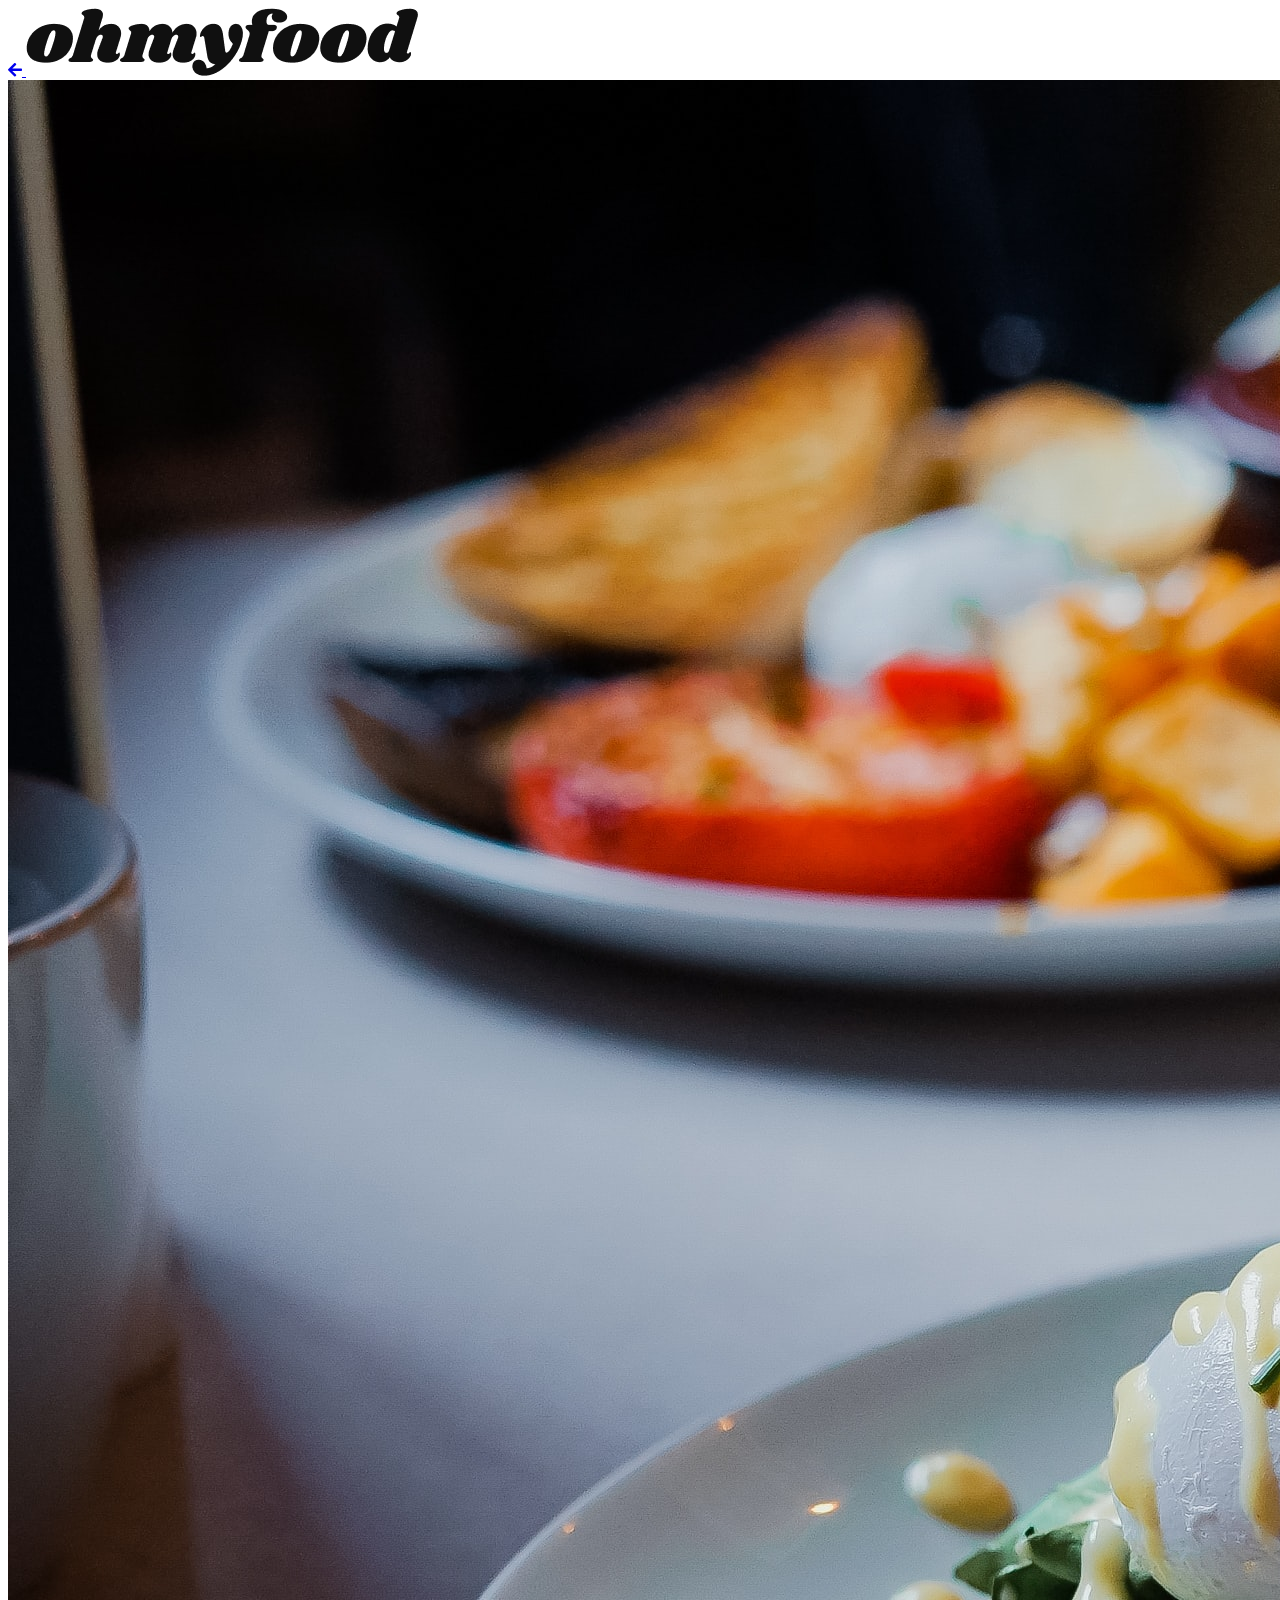
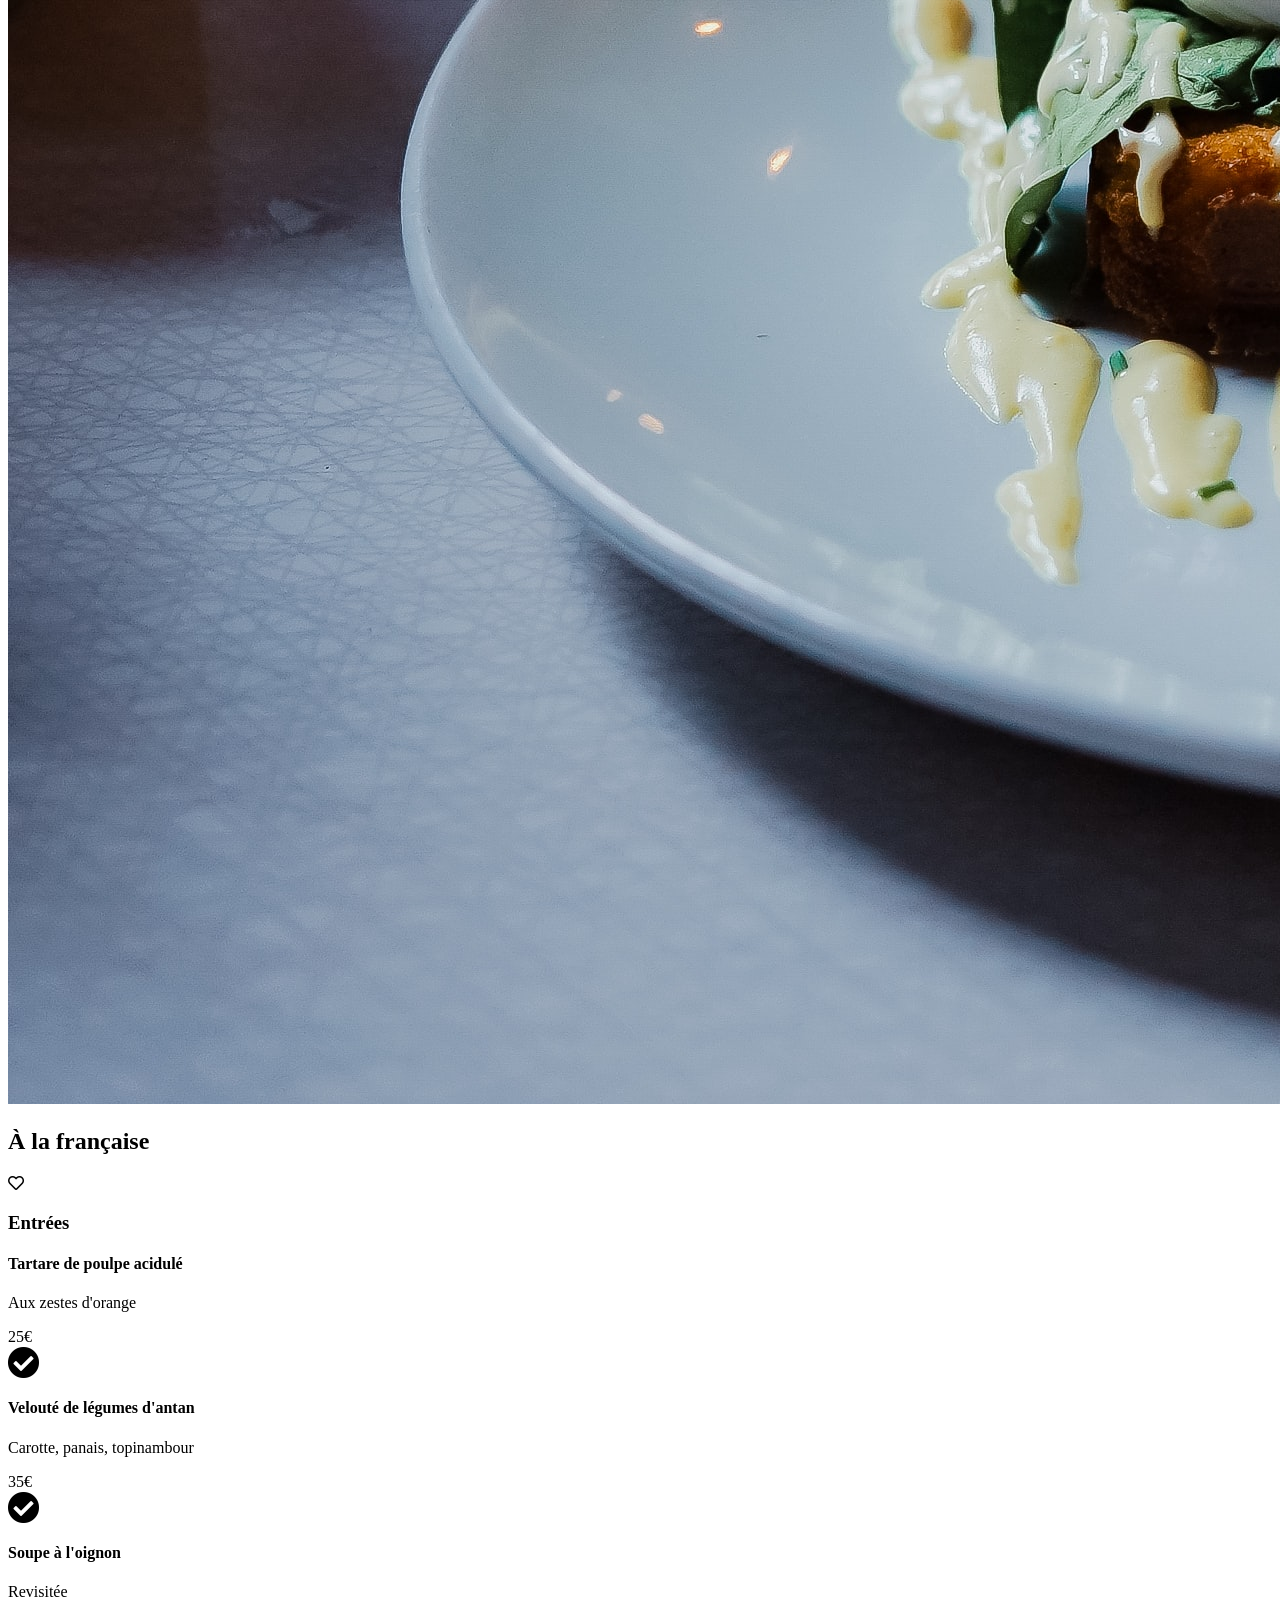
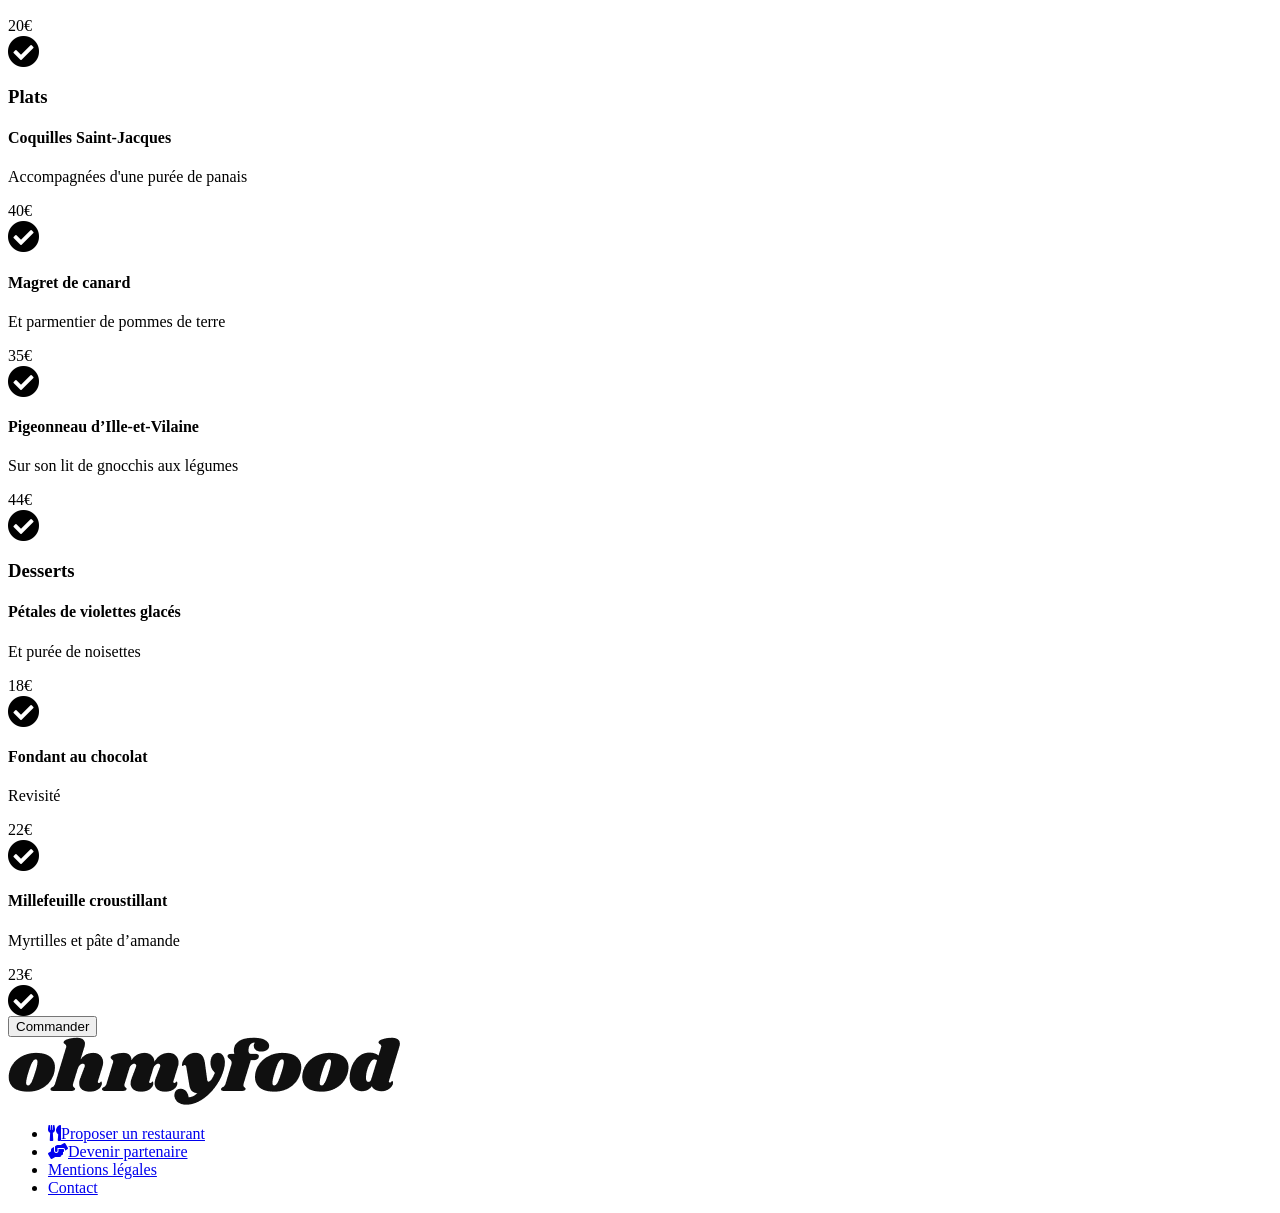
==== menu/menu_a_la_francaise.html @ ace61772 "progression du deskopt" ====
<!DOCTYPE html>
<html lang="fr">
  <head>
    <!--Information sur le site-->
    <meta charset="UTF-8" />
    <meta name="viewport" content="width=device-width, nitial-scale=1.0" />
    <link rel="stylesheet" href="/css/style.css" />
    <title>Ohmyfood</title>
    <!-- Google Fonts-->
    <link rel="preconnect" href="https://fonts.googleapis.com" />
    <link rel="preconnect" href="https://fonts.gstatic.com" crossorigin />
    <link
      href="https://fonts.googleapis.com/css2?family=Roboto:wght@300;400;500;900&display=swap"
      rel="stylesheet"
    />
    <link
      href="https://fonts.googleapis.com/css2?family=Shrikhand&display=swap"
      rel="stylesheet"
    />
    <!-- Font Awesome-->
    <link
      rel="stylesheet"
      href="https://cdnjs.cloudflare.com/ajax/libs/font-awesome/5.15.3/css/all.min.css"
      integrity="sha512-iBBXm8fW90+nuLcSKlbmrPcLa0OT92xO1BIsZ+ywDWZCvqsWgccV3gFoRBv0z+8dLJgyAHIhR35VZc2oM/gI1w=="
      crossorigin="anonymous"
    />
  </head>

  <body>
    <!--Hearder avec retour a la page index-->
    <header>
      <a href="../index.html">
        <i class="fas fa-arrow-left"></i>
      </a>
      <img class="logo" src="../images/logo/ohmyfood.png" alt="logo Ohmyfood" />
    </header>
    <!---Image Header-->
    <div class="header__img">
      <img
        src="../images/restaurants/toa-heftiba-DQKerTsQwi0-unsplash.jpg"
        alt="menu À la française"
        title="ohmyfood menu À la française"
      />
    </div>
    <!--Main menu3 menu À la française -->
    <main>
      <div class="main__menu">
        <div class="menus__title">
          <h2>À la française</h2>
          <span><i class="heart far fa-heart"></i></span>
        </div>
        <div class="full__menu">
          <!--les Entrées -->
          <div class="menu entree">
            <div class="menu__title">
              <h3>Entrées</h3>
            </div>
            <div class="meals delay1">
              <h4>Tartare de poulpe acidulé</h4>
              <div class="last__line">
                <p>Aux zestes d'orange</p>
                <span class="num">25€</span>
              </div>
              <div class="cross">
                <span><i class="fas fa-check-circle fa-2x"></i></span>
              </div>
            </div>
            <div class="meals delay2">
              <h4>Velouté de légumes d'antan</h4>
              <div class="last__line">
                <p>Carotte, panais, topinambour</p>
                <span class="num">35€</span>
              </div>
              <div class="cross">
                <span><i class="fas fa-check-circle fa-2x"></i></span>
              </div>
            </div>
            <div class="meals delay3">
              <h4>Soupe à l'oignon</h4>
              <div class="last__line">
                <p>Revisitée</p>
                <span class="num">20€</span>
              </div>
              <div class="cross">
                <span><i class="fas fa-check-circle fa-2x"></i></span>
              </div>
            </div>
          </div>

          <!-- les Plats principaux -->
          <div class="menu plats">
            <div class="menu__title">
              <h3>Plats</h3>
            </div>
            <div class="meals delay1">
              <h4>Coquilles Saint-Jacques</h4>
              <div class="last__line">
                <p>Accompagnées d'une purée de panais</p>
                <span class="num">40€</span>
              </div>
              <div class="cross">
                <span><i class="fas fa-check-circle fa-2x"></i></span>
              </div>
            </div>
            <div class="meals delay2">
              <h4>Magret de canard</h4>
              <div class="last__line">
                <p>Et parmentier de pommes de terre</p>
                <span class="num">35€</span>
              </div>
              <div class="cross">
                <span><i class="fas fa-check-circle fa-2x"></i></span>
              </div>
            </div>
            <div class="meals delay3">
              <h4>Pigeonneau d’Ille-et-Vilaine</h4>
              <div class="last__line">
                <p>Sur son lit de gnocchis aux légumes</p>
                <span class="num">44€</span>
              </div>
              <div class="cross">
                <span><i class="fas fa-check-circle fa-2x"></i></span>
              </div>
            </div>
          </div>

          <!-- les Desserts -->
          <div class="menu dessert">
            <div class="menu__title">
              <h3>Desserts</h3>
            </div>
            <div class="meals delay1">
              <h4>Pétales de violettes glacés</h4>
              <div class="last__line">
                <p>Et purée de noisettes</p>
                <span class="num">18€</span>
              </div>
              <div class="cross">
                <span><i class="fas fa-check-circle fa-2x"></i></span>
              </div>
            </div>
            <div class="meals delay2">
              <h4>Fondant au chocolat</h4>
              <div class="last__line">
                <p>Revisité</p>
                <span class="num">22€</span>
              </div>
              <div class="cross">
                <span><i class="fas fa-check-circle fa-2x"></i></span>
              </div>
            </div>
            <div class="meals delay3">
              <h4>Millefeuille croustillant</h4>
              <div class="last__line">
                <p>Myrtilles et pâte d’amande</p>
                <span class="num">23€</span>
              </div>
              <div class="cross">
                <span><i class="fas fa-check-circle fa-2x"></i></span>
              </div>
            </div>
          </div>
        </div>
      </div>
      <div>
        <span class="btn__order">
          <button>Commander</button>
        </span>
      </div>
    </main>
    <footer>
      <img
        class="logo"
        src="../images/logo/ohmyfood.png"
        alt="logo Restaurant"
      />
      <ul>
        <li>
          <a href="#"><i class="fas fa-utensils"></i>Proposer un restaurant</a>
        </li>
        <li>
          <a href="#"><i class="fas fa-hands-helping"></i>Devenir partenaire</a>
        </li>
        <li><a href="#">Mentions légales</a></li>
        <li>
          <a href="mailto:contact@ohmyfood.com?subject=&body=">Contact</a>
        </li>
      </ul>
    </footer>
  </body>
</html>
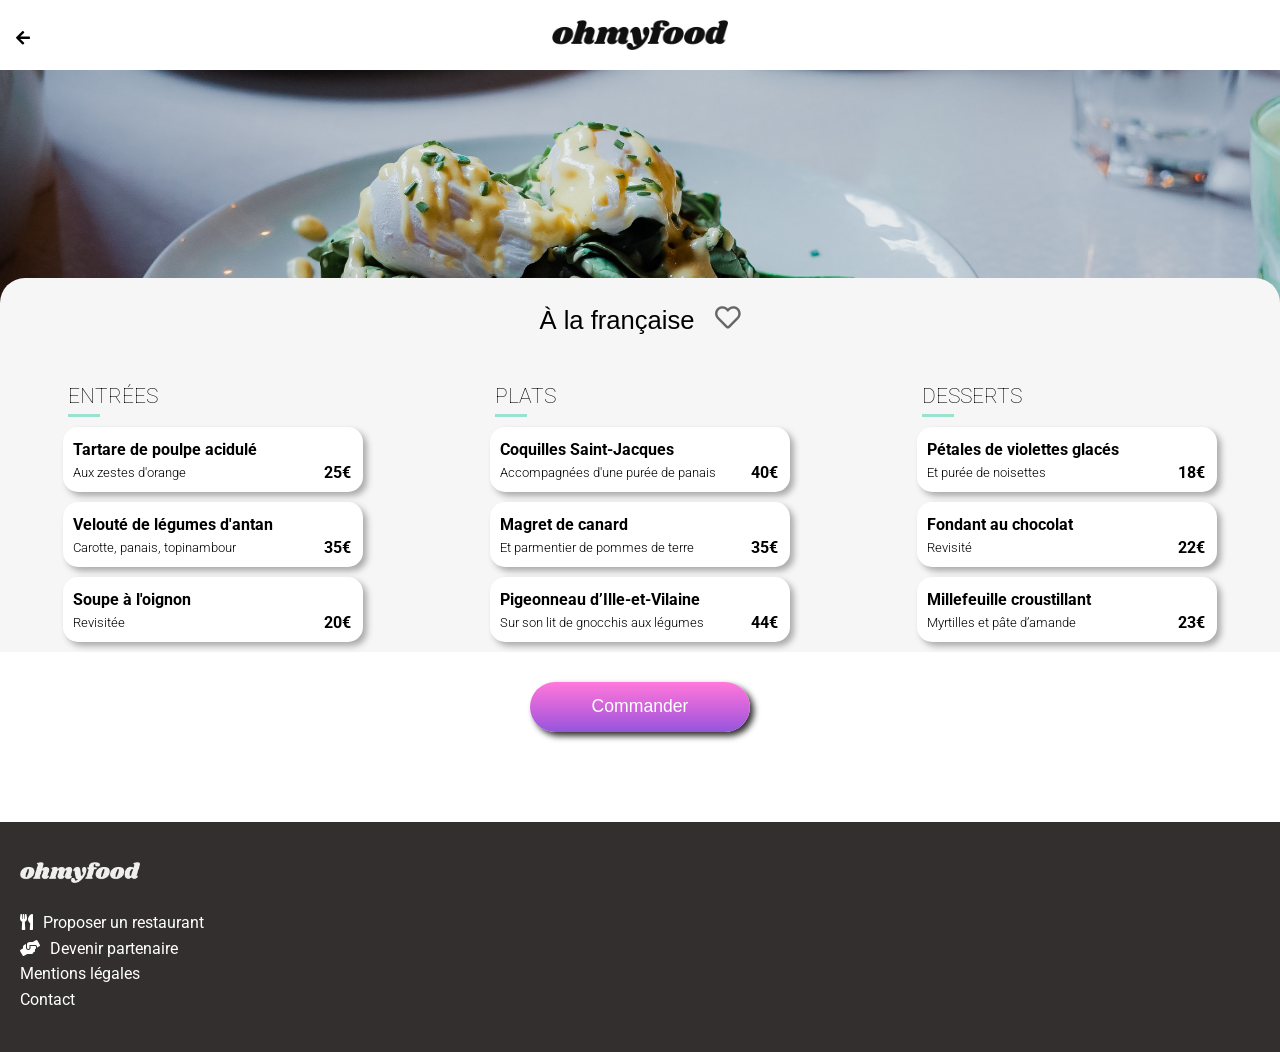
==== commit 9659129e: "- Finalisation des retouches de tout les pages - Gestion de la source d'images" ====
--- a/menu/menu_a_la_francaise.html
+++ b/menu/menu_a_la_francaise.html
@@ -4,7 +4,7 @@
     <!--Information sur le site-->
     <meta charset="UTF-8" />
     <meta name="viewport" content="width=device-width, nitial-scale=1.0" />
-    <link rel="stylesheet" href="/css/style.css" />
+    <link rel="stylesheet" href="/assets/Index.css" />
     <title>Ohmyfood</title>
     <!-- Google Fonts-->
     <link rel="preconnect" href="https://fonts.googleapis.com" />
@@ -32,12 +32,16 @@
       <a href="../index.html">
         <i class="fas fa-arrow-left"></i>
       </a>
-      <img class="logo" src="../images/logo/ohmyfood.png" alt="logo Ohmyfood" />
+      <img
+        class="logo"
+        src="/assets/images/logo/ohmyfood.png"
+        alt="logo Ohmyfood"
+      />
     </header>
     <!---Image Header-->
     <div class="header__img">
       <img
-        src="../images/restaurants/toa-heftiba-DQKerTsQwi0-unsplash.jpg"
+        src="/assets/images/restaurants/toa-heftiba-DQKerTsQwi0-unsplash.jpg"
         alt="menu À la française"
         title="ohmyfood menu À la française"
       />
@@ -171,7 +175,7 @@
     <footer>
       <img
         class="logo"
-        src="../images/logo/ohmyfood.png"
+        src="/assets/images/logo/ohmyfood.png"
         alt="logo Restaurant"
       />
       <ul>
--- a/assets/Index.css
+++ b/assets/Index.css
@@ -0,0 +1,637 @@
+@keyframes fadein {
+  from {
+    opacity: 0;
+  }
+  to {
+    opacity: 1;
+  }
+}
+@keyframes fadeInUp {
+  0% {
+    opacity: 0;
+    transform: translateY(40px);
+  }
+  100% {
+    opacity: 1;
+    transform: translateY(0);
+  }
+}
+/* Coloration coeur */
+@keyframes heart {
+  0% {
+    opacity: 0;
+  }
+  50% {
+    opacity: 0.5;
+  }
+  100% {
+    opacity: 1;
+  }
+}
+/* Box sizing*/
+* {
+  box-sizing: border-box;
+  margin: 0;
+  padding: 0;
+}
+
+/* List*/
+ul {
+  list-style: none;
+}
+
+/*Media*/
+img {
+  max-width: 100%;
+  padding: 0;
+}
+
+a {
+  text-decoration: none;
+  color: black;
+  cursor: pointer;
+}
+
+/*Polices et size*/
+body,
+html {
+  font-family: "Roboto", sans-serif;
+  font-size: 1rem;
+  line-height: 1.6rem;
+  font-weight: 400;
+}
+
+h1 {
+  font-weight: 900;
+  font-size: 1.6rem;
+  padding: 20px 40px;
+}
+
+h2 {
+  font-weight: 500;
+  font-size: 1.6rem;
+  padding: 20px 20px;
+}
+
+figcaption,
+p {
+  font-family: "Roboto";
+  font-size: 1.2em;
+  font-weight: 300;
+}
+
+h3 {
+  font-family: "Roboto";
+  font-size: 1.3rem;
+  font-weight: 700;
+}
+
+p {
+  font-size: 1.2rem;
+}
+
+.num {
+  font-weight: bold;
+}
+
+/*Code couleur*/
+/* font */
+/* Margin */
+/* MediaQuery*/
+
+header {
+  width: 100%;
+  margin-top: 20px;
+  margin-bottom: 20px;
+  display: flex;
+  justify-content: center;
+  align-items: center;
+}
+header .logo {
+  height: 1.9rem;
+}
+
+.maps {
+  background: #eaeaea;
+  display: flex;
+  justify-content: center;
+  flex: 1;
+  align-items: center;
+}
+.maps__icon {
+  width: 15px;
+}
+.maps__search input {
+  width: 150px;
+  border: none;
+  outline: none;
+  background-color: #eaeaea;
+  font-size: 1rem;
+  padding: 15px 0px 15px 0px;
+  text-align: center;
+  font-weight: bold;
+}
+
+#accueil {
+  background: #f6f6f6;
+  width: 100%;
+}
+
+.slogan {
+  text-align: center;
+}
+.slogan p {
+  font-size: 1.1em;
+}
+.slogan__btn {
+  background: linear-gradient(
+    to bottom,
+    #ff79da,
+    #e86edb,
+    #cf64dc,
+    #b35cdc,
+    #9356dc
+  );
+  border: 1px solid transparent;
+  border-radius: 30px;
+  color: white;
+  width: 220px;
+  height: 50px;
+  font-size: 1.1rem;
+  border: none;
+  cursor: pointer;
+  font-weight: 500;
+  box-shadow: 0px 4px 10px 0px #00000040;
+  margin: 20px 0 50px;
+}
+.slogan button:hover {
+  background-color: #ae80e5;
+  background-blend-mode: lighten;
+  box-shadow: 4px 4px 10px 4px #00000040;
+}
+
+.action h2 {
+  padding: 40px 0 10px 20px;
+}
+@media screen and (min-width: 768px) {
+  .action h2 {
+    text-align: center;
+  }
+}
+.action ul {
+  margin: 20px auto;
+}
+@media screen and (min-width: 1400px) {
+  .action ul {
+    justify-content: space-between;
+    max-width: 1400px;
+  }
+}
+.action p {
+  font-weight: bold;
+  font-size: 1.1rem;
+}
+.action__item li:hover {
+  cursor: pointer;
+}
+.action__item li:hover .action__icon {
+  color: #9356dc;
+}
+.action__item li {
+  width: 90%;
+  height: 80px;
+  display: flex;
+  justify-content: flex-start;
+  flex: 1;
+  flex-direction: row;
+  align-items: center;
+  margin: 25px;
+  border-radius: 20px;
+  background: #f6f6f6;
+}
+.action__icon {
+  margin-left: 10px;
+  margin-right: 20px;
+  color: #8f8d8d;
+  font-size: 1.1em;
+}
+.action__number {
+  display: flex;
+  justify-content: center;
+  align-items: center;
+  background: #9356dc;
+  color: #fff;
+  border-radius: 50%;
+  border: 2px solid #9356dc;
+  width: 28px;
+  height: 28px;
+  position: relative;
+  right: 10px;
+}
+@media screen and (min-width: 768px) {
+  .action__item {
+    display: flex;
+    align-items: center;
+  }
+}
+
+.menus_restaurant {
+  background: #f2f2f2;
+  display: flex;
+  flex: 1;
+  flex-direction: column;
+  padding-bottom: 30px;
+}
+.menus_restaurant h2 {
+  padding-top: 45px;
+}
+.menus_restaurant p {
+  font-size: 1.1rem;
+}
+@media screen and (min-width: 768px) {
+  .menus_restaurant {
+    align-items: center;
+  }
+}
+
+@media screen and (min-width: 768px) {
+  .menus__cartes {
+    display: flex;
+    flex-wrap: wrap;
+    justify-content: space-around;
+  }
+}
+@media screen and (min-width: 1900px) {
+  .menus__cartes {
+    flex-wrap: wrap;
+    max-width: 1400px;
+  }
+}
+
+.card {
+  border-radius: 20px;
+  box-shadow: 4px 4px 6px #aaa;
+  margin: 10px;
+  position: relative;
+  background: #fff;
+}
+@media screen and (min-width: 768px) {
+  .card {
+    width: 75vw;
+  }
+}
+@media screen and (min-width: 1024px) {
+  .card {
+    max-width: 45vw;
+    padding: 0;
+    margin: 10px;
+  }
+}
+@media screen and (min-width: 1400px) {
+  .card {
+    max-width: 640px;
+  }
+}
+.card img {
+  object-fit: cover;
+  border-top-left-radius: 20px;
+  border-top-right-radius: 20px;
+  width: 100%;
+  height: 100%;
+  max-height: 180px;
+}
+.card .new {
+  color: #008766;
+  background: #99e2d0;
+  border: 5px solid #99e2d0;
+  border-radius: 2px;
+  position: absolute;
+  right: 5%;
+  top: 5%;
+  font-weight: bold;
+  font-size: 14px;
+  width: 25%;
+  text-align: center;
+  animation: clignote 2s linear infinite;
+}
+
+.carte {
+  display: flex;
+  justify-content: space-between;
+  flex: 1;
+  align-items: center;
+}
+.carte .heart {
+  color: #686565;
+  font-size: 1.6rem;
+}
+.carte .heart:hover {
+  cursor: pointer;
+  animation: heart 3s infinite;
+  background: linear-gradient(
+    to bottom,
+    #ff79da,
+    #e86edb,
+    #cf64dc,
+    #b35cdc,
+    #9356dc
+  );
+  background-clip: text;
+  -webkit-background-clip: text;
+  -webkit-text-fill-color: transparent;
+  font-weight: bold;
+}
+
+.card figure {
+  width: 100%;
+  margin: 0px;
+}
+.card figure:hover {
+  background-blend-mode: lighten;
+  box-shadow: 2px 6px 20px #999999;
+  border-radius: 20px;
+}
+
+.card figcaption {
+  padding: 10px 15px 15px 15px;
+}
+
+footer {
+  background-color: #332f2f;
+  margin-top: 45px;
+  padding-left: 20px;
+  padding-top: 40px;
+  padding-bottom: 20px;
+  margin-top: 60px;
+}
+footer img {
+  height: 1.3rem;
+  filter: invert(100%);
+}
+footer ul {
+  margin: 20px auto;
+}
+footer li {
+  list-style-type: none;
+}
+footer a {
+  color: white;
+  text-decoration: none;
+}
+footer i {
+  margin-right: 10px;
+}
+
+/*Header logo idem home +fleche retour Menu*/
+header i {
+  position: absolute;
+  left: 1rem;
+  margin-top: -5px;
+}
+
+/*Main Menu*/
+.header__img img {
+  object-fit: cover;
+  width: 100%;
+  height: 250px;
+}
+
+/* Titre Menu*/
+.menus__title {
+  font-family: Shrikhand, sans-serif;
+  font-size: 0.8rem;
+  text-align: left;
+  display: flex;
+  justify-content: space-between;
+  flex: 1;
+  align-items: center;
+  padding: 10px 20px 10px 0;
+}
+@media screen and (min-width: 1024px) {
+  .menus__title {
+    justify-content: center;
+  }
+}
+.menus__title .heart {
+  color: #686565;
+  font-size: 1.6rem;
+}
+.menus__title .heart:hover {
+  cursor: pointer;
+  animation: heart 3s infinite;
+  background: linear-gradient(
+    to bottom,
+    #ff79da,
+    #e86edb,
+    #cf64dc,
+    #b35cdc,
+    #9356dc
+  );
+  background-clip: text;
+  -webkit-background-clip: text;
+  -webkit-text-fill-color: transparent;
+  font-weight: bold;
+}
+
+/* Carte menu*/
+.main__menu {
+  background-color: #f6f6f6;
+  border-top-left-radius: 25px;
+  border-top-right-radius: 25px;
+  width: 100%;
+  position: relative;
+  margin-top: -50px;
+}
+
+@media screen and (min-width: 1024px) {
+  .full__menu {
+    display: flex;
+    justify-content: space-around;
+    align-items: center;
+  }
+}
+
+.menu__title {
+  margin-top: 20px;
+}
+.menu__title ::after {
+  content: "";
+  display: block;
+  margin-top: 5px;
+  width: 2rem;
+  height: 0.2rem;
+  background-color: #99e2d0;
+  animation: progress 2s;
+  animation-fill-mode: both;
+}
+
+.meals {
+  background-color: #fff;
+  border-radius: 15px;
+  margin: 10px;
+  padding: 10px;
+  box-shadow: 4px 4px 6px #aaa;
+  position: relative;
+  cursor: pointer;
+  white-space: nowrap;
+  text-overflow: ellipsis;
+  overflow: hidden;
+  transition: padding-right 450ms ease-in-out;
+}
+.meals h4 {
+  font-family: "Roboto";
+  font-size: 1rem;
+  overflow: hidden;
+  text-overflow: ellipsis;
+}
+.meals p {
+  font-size: 0.8rem;
+}
+.meals:hover {
+  padding-right: 75px;
+  box-shadow: 5px 5px 5px #000;
+}
+.meals:hover .cross {
+  opacity: 1;
+  transform: translate(-50px);
+}
+.meals:hover .fa-check-circle {
+  animation: rotate 2s;
+}
+@media screen and (min-width: 1024px) {
+  .meals {
+    width: 300px;
+  }
+}
+
+.delay1 {
+  animation: fadeInUp 1s ease-in-out;
+}
+
+.delay2 {
+  animation: fadeInUp 2s ease-in-out;
+}
+
+.delay3 {
+  animation: fadeInUp 3s ease-in-out;
+}
+
+.delay4 {
+  animation: fadeInUp 4s ease-in-out;
+}
+
+.full__menu h3 {
+  text-transform: uppercase;
+  font-weight: lighter;
+  padding-left: 15px;
+  margin-top: 10px;
+}
+
+.cross {
+  display: flex;
+  justify-content: center;
+  flex: 1;
+  align-items: center;
+  background-color: #99e2d0;
+  width: 50px;
+  height: 69px;
+  border-top-right-radius: 15px;
+  border-bottom-right-radius: 15px;
+  position: absolute;
+  padding: 20px;
+  right: -50px;
+  top: 0;
+  opacity: 0;
+  transition: transform 330ms ease-in-out;
+}
+.cross .fa-check-circle {
+  color: #fff;
+  transition: transform 500ms ease-in-out;
+}
+
+.last__line {
+  display: flex;
+  justify-content: space-between;
+  align-items: center;
+  line-height: 1.2em;
+}
+
+.last__line p {
+  margin: 0;
+  white-space: nowrap;
+  text-overflow: ellipsis;
+  overflow: hidden;
+}
+@media screen and (min-width: 1400px) {
+  .last__line p {
+    padding-right: 20px;
+  }
+}
+
+.last__line span {
+  margin-right: 2px;
+}
+
+.btn__order button {
+  background: linear-gradient(
+    to bottom,
+    #ff79da,
+    #e86edb,
+    #cf64dc,
+    #b35cdc,
+    #9356dc
+  );
+  border: 1px solid transparent;
+  border-radius: 30px;
+  color: white;
+  width: 220px;
+  height: 50px;
+  font-size: 1.1rem;
+  border: none;
+  cursor: pointer;
+  font-weight: 500;
+  box-shadow: 4px 4px 6px #332f2f;
+  text-align: center;
+  margin: 30px 0;
+}
+@media screen and (min-width: 1400px) {
+  .btn__order button {
+    max-width: 200px;
+  }
+}
+.btn__order button:hover {
+  background-color: #ae80e5;
+  background-blend-mode: lighten;
+  box-shadow: 11px 9px 11px #000;
+}
+
+.btn__order {
+  display: flex;
+  justify-content: center;
+}
+
+footer {
+  background-color: #332f2f;
+  margin-top: 45px;
+  padding-left: 20px;
+  padding-top: 40px;
+  padding-bottom: 20px;
+  margin-top: 60px;
+}
+footer img {
+  height: 1.3rem;
+  filter: invert(100%);
+}
+footer ul {
+  margin: 20px auto;
+}
+footer li {
+  list-style-type: none;
+}
+footer a {
+  color: white;
+  text-decoration: none;
+}
+footer i {
+  margin-right: 10px;
+}
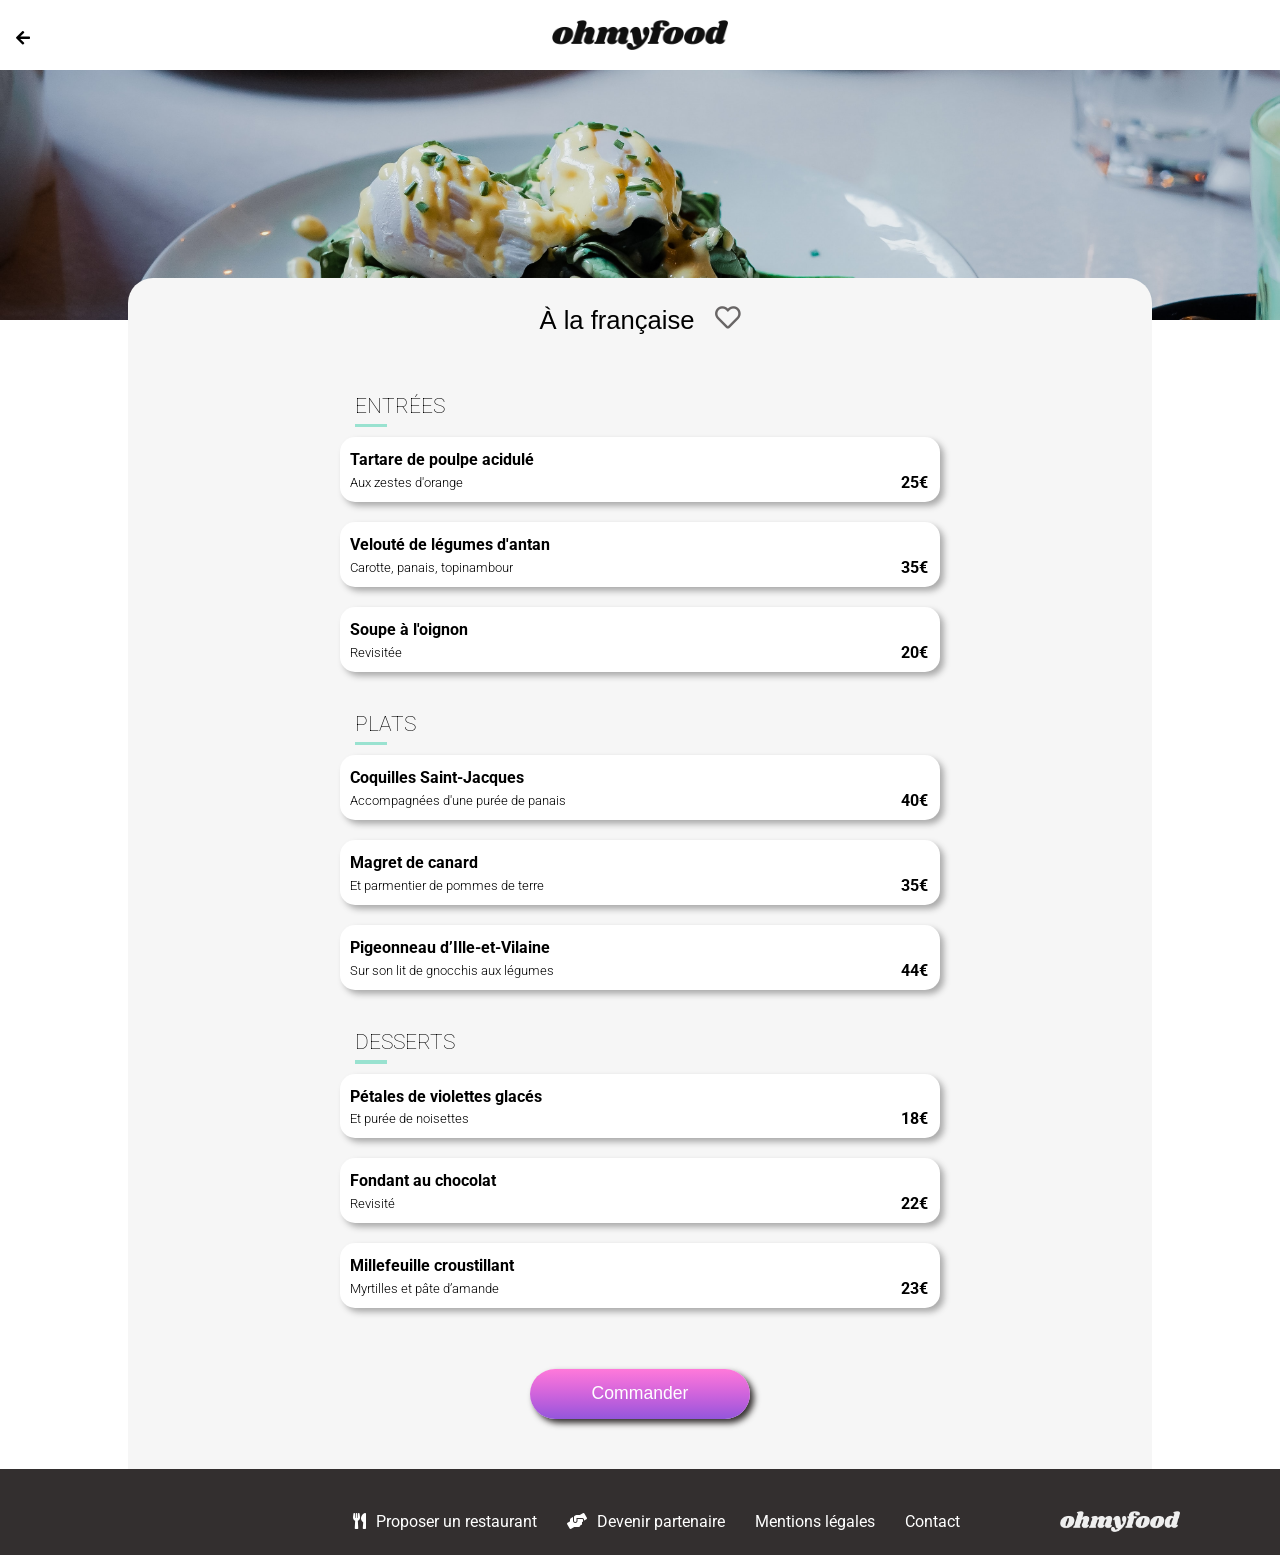
==== commit 35106f73: "Finalisation des derniers retouche du Responsive" ====
--- a/menu/menu_a_la_francaise.html
+++ b/menu/menu_a_la_francaise.html
@@ -55,7 +55,7 @@
         </div>
         <div class="full__menu">
           <!--les Entrées -->
-          <div class="menu entree">
+          <div class="menuentree">
             <div class="menu__title">
               <h3>Entrées</h3>
             </div>
@@ -92,7 +92,7 @@
           </div>
 
           <!-- les Plats principaux -->
-          <div class="menu plats">
+          <div class="menuplats">
             <div class="menu__title">
               <h3>Plats</h3>
             </div>
@@ -129,7 +129,7 @@
           </div>
 
           <!-- les Desserts -->
-          <div class="menu dessert">
+          <div class="menudessert">
             <div class="menu__title">
               <h3>Desserts</h3>
             </div>
@@ -166,7 +166,7 @@
           </div>
         </div>
       </div>
-      <div>
+      <div class="command">
         <span class="btn__order">
           <button>Commander</button>
         </span>
--- a/assets/Index.css
+++ b/assets/Index.css
@@ -9,7 +9,7 @@
 @keyframes fadeInUp {
   0% {
     opacity: 0;
-    transform: translateY(40px);
+    transform: translateY(-40px);
   }
   100% {
     opacity: 1;
@@ -20,9 +20,6 @@
 @keyframes heart {
   0% {
     opacity: 0;
-  }
-  50% {
-    opacity: 0.5;
   }
   100% {
     opacity: 1;
@@ -170,6 +167,10 @@
   box-shadow: 4px 4px 10px 4px #00000040;
 }
 
+#action {
+  width: 100%;
+}
+
 .action h2 {
   padding: 40px 0 10px 20px;
 }
@@ -264,7 +265,6 @@
 @media screen and (min-width: 1900px) {
   .menus__cartes {
     flex-wrap: wrap;
-    max-width: 1400px;
   }
 }
 
@@ -356,20 +356,10 @@
   padding: 10px 15px 15px 15px;
 }
 
-footer {
-  background-color: #332f2f;
-  margin-top: 45px;
-  padding-left: 20px;
-  padding-top: 40px;
-  padding-bottom: 20px;
-  margin-top: 60px;
-}
 footer img {
   height: 1.3rem;
   filter: invert(100%);
-}
-footer ul {
-  margin: 20px auto;
+  margin-bottom: 20px;
 }
 footer li {
   list-style-type: none;
@@ -448,6 +438,78 @@
     display: flex;
     justify-content: space-around;
     align-items: center;
+    flex-direction: column;
+  }
+  .main__menu {
+    width: 80%;
+    display: flex;
+    flex-direction: column;
+    align-items: center;
+  }
+  .menuentree {
+    width: 600px;
+    display: flex;
+    flex-direction: column;
+    align-items: center;
+  }
+  .menuplats {
+    width: 600px;
+    display: flex;
+    flex-direction: column;
+    align-items: center;
+  }
+  .menudessert {
+    width: 600px;
+    display: flex;
+    flex-direction: column;
+    align-items: center;
+  }
+  .delay1 {
+    width: 100%;
+  }
+
+  .delay2 {
+    width: 100%;
+  }
+
+  .delay3 {
+    width: 100%;
+  }
+
+  .delay4 {
+    width: 100%;
+  }
+
+  .menu__title {
+    width: 100%;
+    display: flex;
+    justify-content: flex-start;
+  }
+  footer {
+    display: flex;
+    align-items: center;
+    flex-direction: row-reverse;
+  }
+
+  footer ul {
+    display: flex;
+    justify-content: flex-end;
+    gap: 30px;
+  }
+  footer img {
+    margin-bottom: 0px;
+    margin-left: 100px;
+    margin-right: 100px;
+  }
+
+  main {
+    width: 100%;
+    display: flex;
+    flex-direction: column;
+    align-items: center;
+  }
+  .command {
+    width: 80%;
   }
 }
 
@@ -500,7 +562,7 @@
 }
 @media screen and (min-width: 1024px) {
   .meals {
-    width: 300px;
+    max-width: 600px;
   }
 }
 
@@ -592,7 +654,7 @@
   font-weight: 500;
   box-shadow: 4px 4px 6px #332f2f;
   text-align: center;
-  margin: 30px 0;
+  margin: 50px 0;
 }
 @media screen and (min-width: 1400px) {
   .btn__order button {
@@ -608,23 +670,24 @@
 .btn__order {
   display: flex;
   justify-content: center;
-}
-
+  background-color: #f6f6f6;
+}
+
+.menudessert {
+  background-color: #f6f6f6;
+  padding-bottom: 1px;
+}
 footer {
   background-color: #332f2f;
-  margin-top: 45px;
   padding-left: 20px;
   padding-top: 40px;
   padding-bottom: 20px;
-  margin-top: 60px;
+  width: 100%;
 }
 footer img {
   height: 1.3rem;
   filter: invert(100%);
 }
-footer ul {
-  margin: 20px auto;
-}
 footer li {
   list-style-type: none;
 }
@@ -635,3 +698,59 @@
 footer i {
   margin-right: 10px;
 }
+
+.chargement-content {
+  position: fixed;
+  top: 0;
+  left: 0;
+  width: 100%;
+  height: 100%;
+  display: flex;
+  justify-content: center;
+  align-items: center;
+  background-color: #ffffff;
+  z-index: 100;
+  animation: fadeOut 4s forwards;
+}
+
+.chargement {
+  width: 50px;
+  height: 50px;
+  border: 5px solid #ccc;
+  border-top: 5px solid #3498db;
+  border-radius: 50%;
+  animation: spin 1s linear infinite;
+}
+
+.content {
+  opacity: 0;
+  animation: fadeIn 0.5s 3s forwards;
+}
+
+@keyframes spin {
+  0% {
+    transform: rotate(0deg);
+  }
+  100% {
+    transform: rotate(360deg);
+  }
+}
+
+@keyframes fadeOut {
+  0% {
+    opacity: 1;
+  }
+  100% {
+    opacity: 0;
+    visibility: hidden;
+  }
+}
+
+@keyframes fadeIn {
+  0% {
+    opacity: 0;
+  }
+  100% {
+    opacity: 1;
+  }
+}
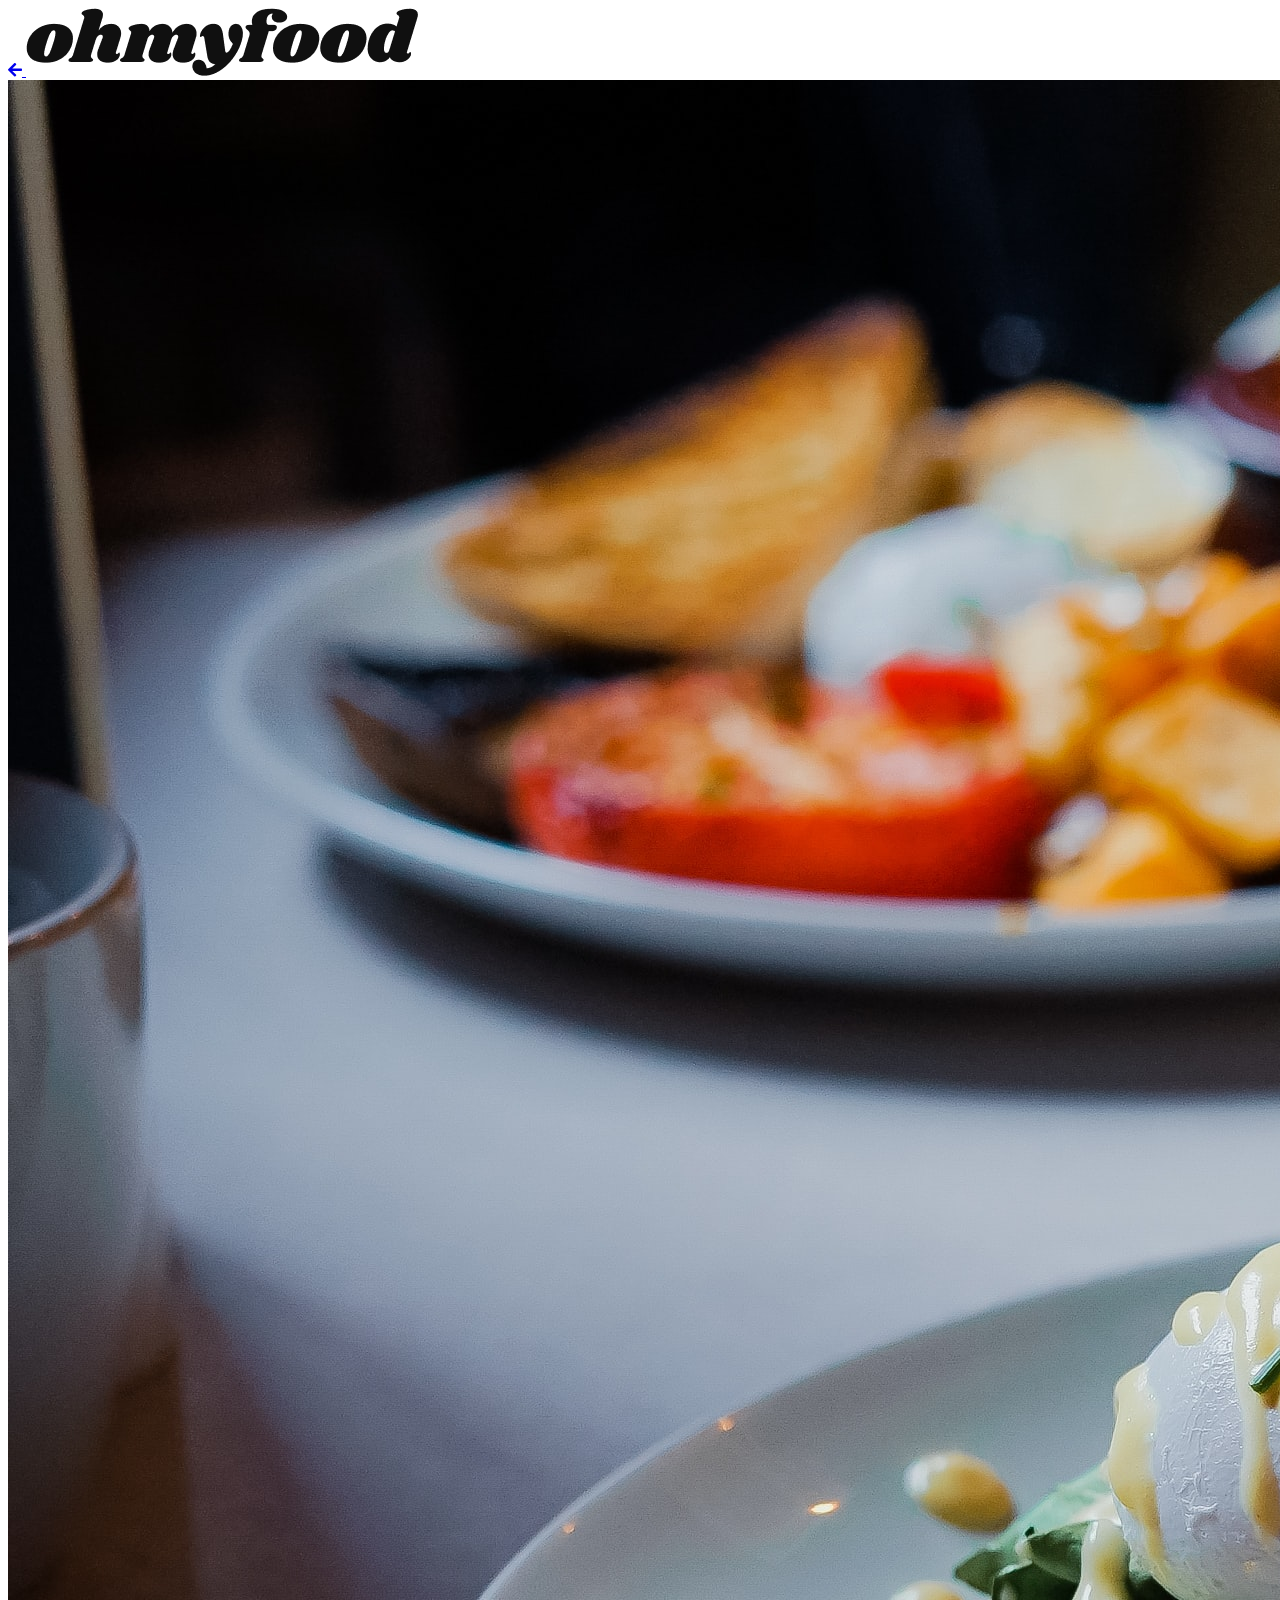
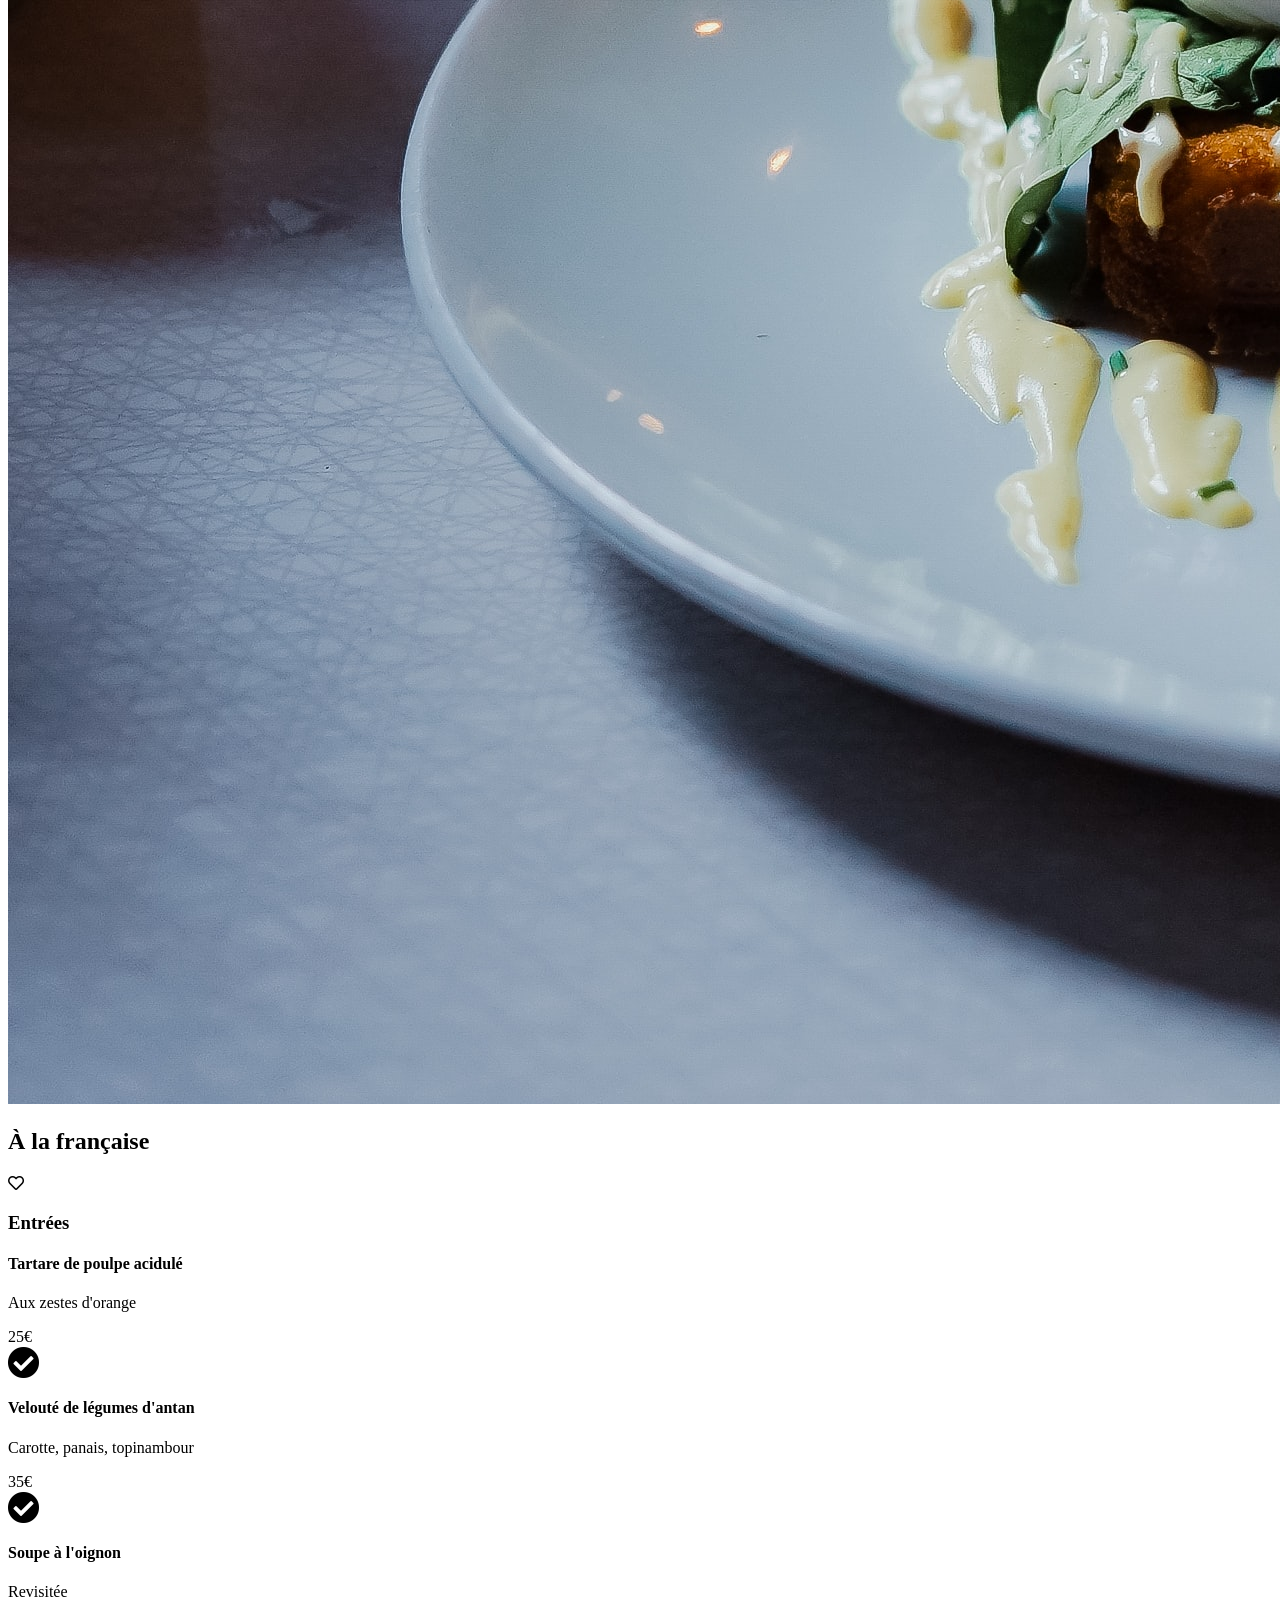
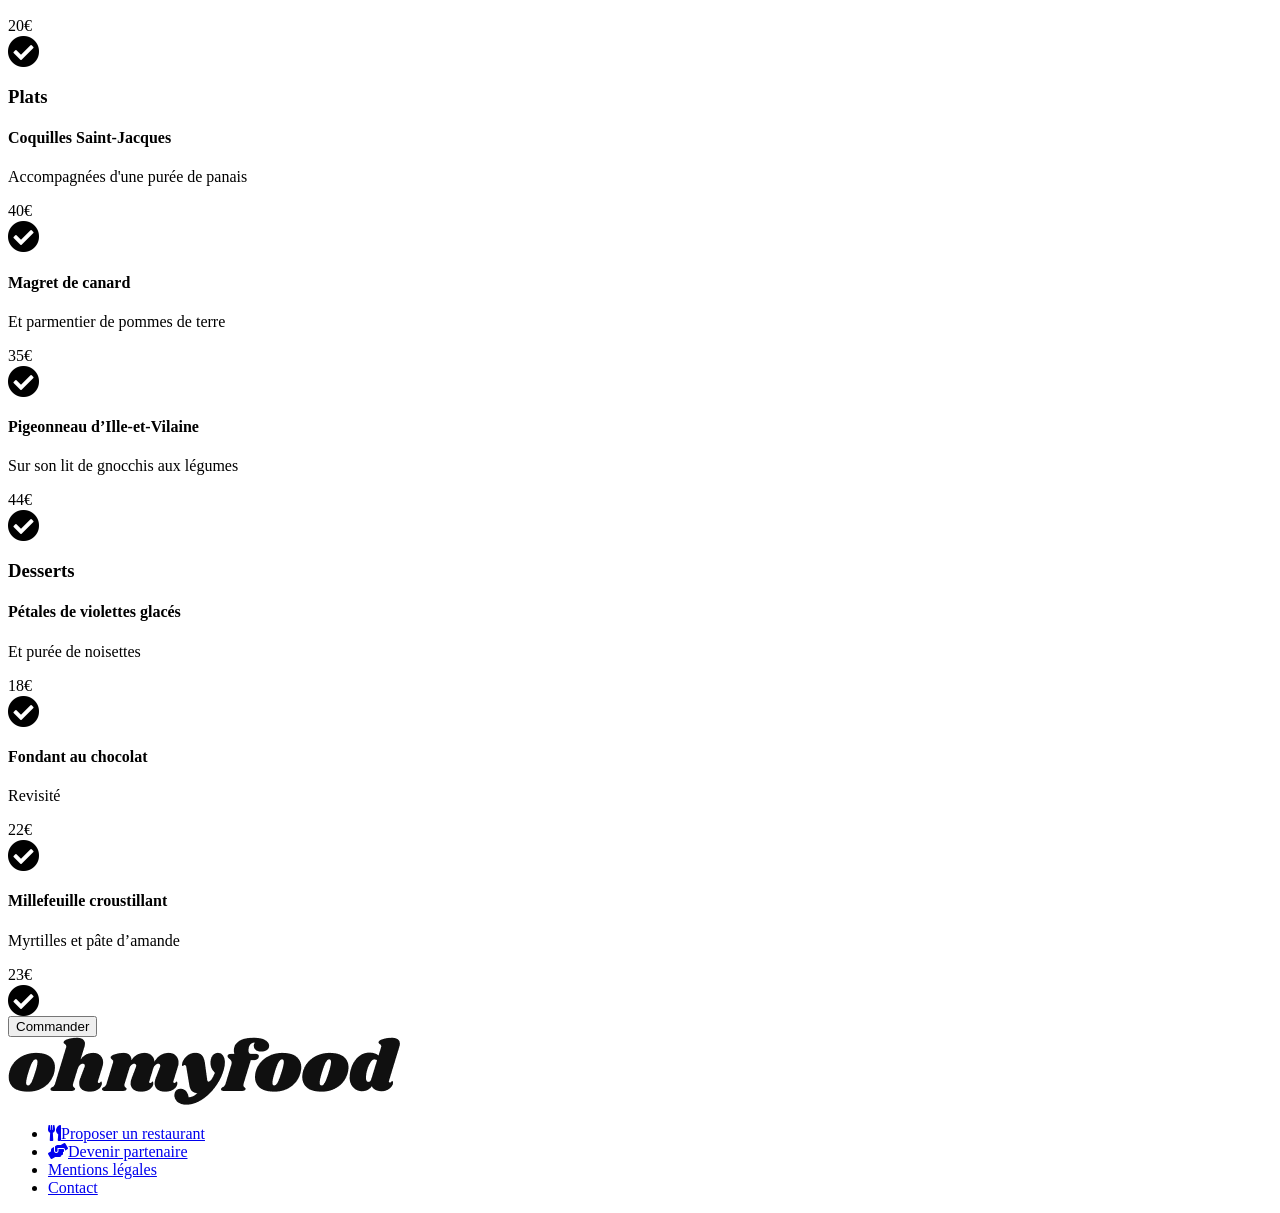
==== commit 7f3b63ec: "Test n°2" ====
--- a/menu/menu_a_la_francaise.html
+++ b/menu/menu_a_la_francaise.html
@@ -4,7 +4,7 @@
     <!--Information sur le site-->
     <meta charset="UTF-8" />
     <meta name="viewport" content="width=device-width, nitial-scale=1.0" />
-    <link rel="stylesheet" href="/assets/Index.css" />
+    <link rel="stylesheet" href="assets/Index.css" />
     <title>Ohmyfood</title>
     <!-- Google Fonts-->
     <link rel="preconnect" href="https://fonts.googleapis.com" />
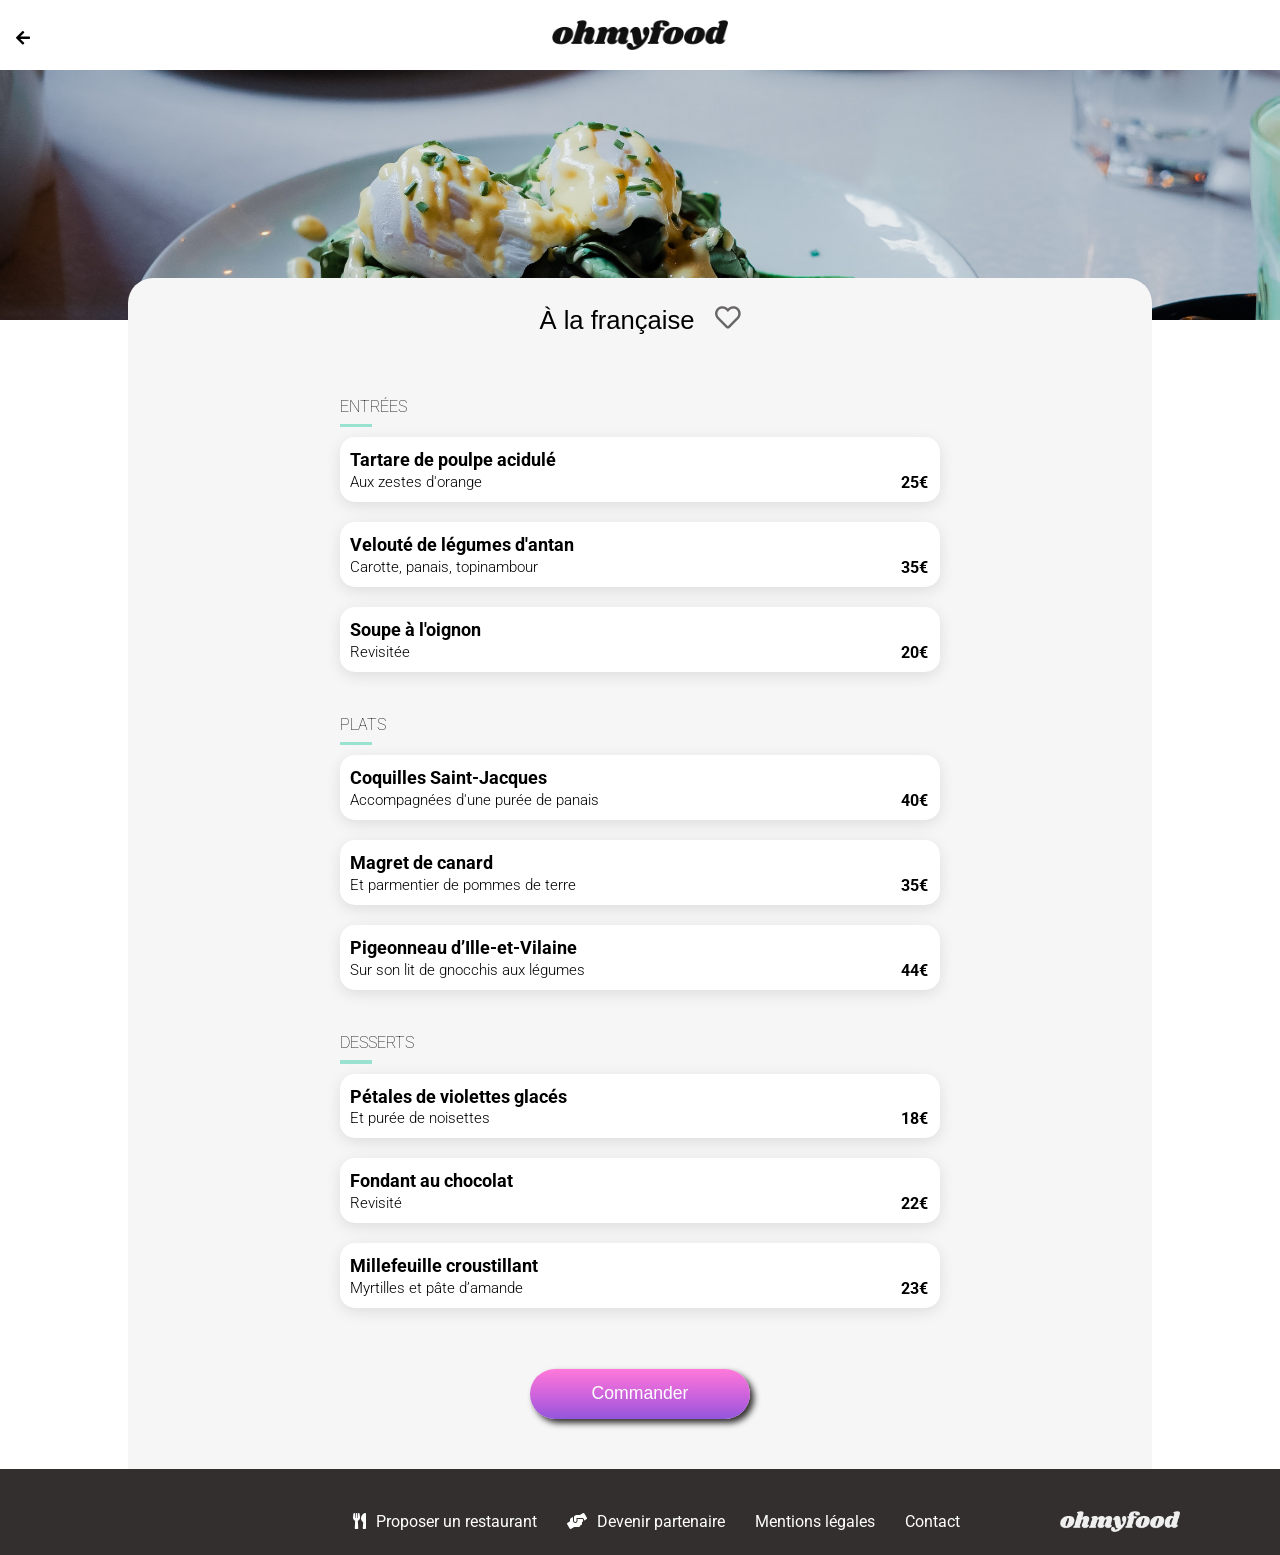
==== commit 141bc045: "Test n°3" ====
--- a/menu/menu_a_la_francaise.html
+++ b/menu/menu_a_la_francaise.html
@@ -4,7 +4,7 @@
     <!--Information sur le site-->
     <meta charset="UTF-8" />
     <meta name="viewport" content="width=device-width, nitial-scale=1.0" />
-    <link rel="stylesheet" href="assets/Index.css" />
+    <link rel="stylesheet" href="../assets/Index.css" />
     <title>Ohmyfood</title>
     <!-- Google Fonts-->
     <link rel="preconnect" href="https://fonts.googleapis.com" />
--- a/assets/Index.css
+++ b/assets/Index.css
@@ -0,0 +1,778 @@
+@keyframes fadein {
+  from {
+    opacity: 0;
+  }
+  to {
+    opacity: 1;
+  }
+}
+@keyframes fadeInUp {
+  0% {
+    opacity: 0;
+    transform: translateY(-40px);
+  }
+  100% {
+    opacity: 1;
+    transform: translateY(0);
+  }
+}
+/* Coloration coeur */
+@keyframes heart {
+  0% {
+    opacity: 0;
+  }
+  100% {
+    opacity: 1;
+  }
+}
+/* Box sizing*/
+* {
+  box-sizing: border-box;
+  margin: 0;
+  padding: 0;
+}
+
+/* List*/
+ul {
+  list-style: none;
+}
+
+/*Media*/
+img {
+  max-width: 100%;
+  padding: 0;
+}
+
+a {
+  text-decoration: none;
+  color: black;
+  cursor: pointer;
+}
+
+/*Polices et size*/
+body,
+html {
+  font-family: "Roboto", sans-serif;
+  font-size: 1rem;
+  line-height: 1.6rem;
+  font-weight: 400;
+}
+
+h1 {
+  font-weight: 900;
+  font-size: 36px;
+  padding: 20px 40px;
+}
+
+h2 {
+  font-weight: 500;
+  font-size: 1.6rem;
+  padding: 20px 20px;
+}
+
+figcaption,
+p {
+  font-family: "Roboto";
+  font-size: 1.2em;
+  font-weight: 300;
+}
+
+h3 {
+  font-family: "Roboto";
+  font-size: 1.3rem;
+  font-weight: 700;
+}
+
+p {
+  font-size: 1.2rem;
+}
+
+.num {
+  font-weight: bold;
+}
+
+/*Code couleur*/
+/* font */
+/* Margin */
+/* MediaQuery*/
+
+header {
+  width: 100%;
+  margin-top: 20px;
+  margin-bottom: 20px;
+  display: flex;
+  justify-content: center;
+  align-items: center;
+}
+header .logo {
+  height: 1.9rem;
+}
+
+.maps {
+  background: #eaeaea;
+  display: flex;
+  justify-content: center;
+  flex: 1;
+  align-items: center;
+}
+.maps__icon {
+  width: 15px;
+}
+.maps__search input {
+  width: 150px;
+  border: none;
+  outline: none;
+  background-color: #eaeaea;
+  font-size: 1rem;
+  padding: 15px 0px 15px 0px;
+  text-align: center;
+  font-weight: bold;
+}
+
+#accueil {
+  background: #f6f6f6;
+  width: 100%;
+}
+
+.slogan {
+  text-align: center;
+}
+.slogan p {
+  font-size: 18px;
+}
+.slogan__btn {
+  background: linear-gradient(
+    to bottom,
+    #ff79da,
+    #e86edb,
+    #cf64dc,
+    #b35cdc,
+    #9356dc
+  );
+  border: 1px solid transparent;
+  border-radius: 30px;
+  color: white;
+  width: 220px;
+  height: 50px;
+  font-size: 1.1rem;
+  border: none;
+  cursor: pointer;
+  font-weight: 500;
+  box-shadow: 0px 4px 10px 0px #00000040;
+  margin: 20px 0 50px;
+}
+.slogan button:hover {
+  background-color: #ae80e5;
+  background-blend-mode: lighten;
+  box-shadow: 4px 4px 10px 4px #00000040;
+}
+
+#action {
+  width: 100%;
+}
+#action p {
+  font-weight: 500;
+}
+
+.action h2 {
+  padding: 40px 0 10px 20px;
+}
+@media screen and (min-width: 768px) {
+  .action h2 {
+    text-align: center;
+  }
+}
+.action ul {
+  margin: 20px auto;
+}
+@media screen and (min-width: 1400px) {
+  .action ul {
+    justify-content: space-between;
+    max-width: 1400px;
+  }
+}
+.action p {
+  font-weight: bold;
+  font-size: 1.1rem;
+}
+.action__item li:hover {
+  cursor: pointer;
+}
+.action__item li:hover .action__icon {
+  color: #9356dc;
+}
+.action__item li {
+  width: 90%;
+  height: 80px;
+  display: flex;
+  justify-content: flex-start;
+  flex: 1;
+  flex-direction: row;
+  align-items: center;
+  margin: 25px;
+  border-radius: 20px;
+  background: #f6f6f6;
+}
+.action__icon {
+  margin-left: 10px;
+  margin-right: 20px;
+  color: #8f8d8d;
+  font-size: 1.1em;
+}
+.action__number {
+  display: flex;
+  justify-content: center;
+  align-items: center;
+  background: #9356dc;
+  color: #fff;
+  border-radius: 50%;
+  border: 2px solid #9356dc;
+  width: 28px;
+  height: 28px;
+  position: relative;
+  right: 10px;
+}
+@media screen and (min-width: 768px) {
+  .action__item {
+    display: flex;
+    align-items: center;
+  }
+}
+@media screen and (max-width: 768px) {
+  .menus__cartes {
+    display: flex;
+    flex-direction: column;
+    gap: 5px;
+  }
+  h1 {
+    font-size: 24px;
+  }
+}
+
+#menus_restaurant {
+  background: #f6f6f6;
+  display: flex;
+  flex-direction: column;
+  padding-bottom: 80px;
+}
+#menus_restaurant h2 {
+  padding-top: 45px;
+}
+#menus_restaurant p {
+  font-size: 1.1rem;
+}
+@media screen and (min-width: 768px) {
+  .menus_restaurant {
+    align-items: center;
+  }
+}
+
+@media screen and (min-width: 768px) {
+  .menus__cartes {
+    display: flex;
+    flex-wrap: wrap;
+    justify-content: space-around;
+  }
+}
+@media screen and (min-width: 1900px) {
+  .menus__cartes {
+    flex-wrap: wrap;
+  }
+}
+
+.card {
+  border-radius: 20px;
+  box-shadow: 0px 4.01px 15.04px 0px #0000001a;
+  margin: 10px;
+  position: relative;
+  background: #fff;
+}
+@media screen and (min-width: 768px) {
+  .card {
+    width: 75vw;
+  }
+}
+@media screen and (min-width: 1024px) {
+  .card {
+    max-width: 45vw;
+    padding: 0;
+    margin: 10px;
+  }
+}
+
+@media screen and (max-width: 1024px) {
+  .full__menu h3 {
+    padding-left: 15px;
+  }
+}
+@media screen and (min-width: 1400px) {
+  .card {
+    max-width: 640px;
+  }
+}
+.card img {
+  object-fit: cover;
+  border-top-left-radius: 20px;
+  border-top-right-radius: 20px;
+  width: 100%;
+  height: 100%;
+  max-height: 180px;
+}
+.card .new {
+  color: #008766;
+  background: #99e2d0;
+  border: 5px solid #99e2d0;
+  border-radius: 2px;
+  position: absolute;
+  right: 5%;
+  top: 5%;
+  font-weight: bold;
+  font-size: 14px;
+  width: 21%;
+  text-align: center;
+  animation: clignote 2s linear infinite;
+}
+
+.carte {
+  display: flex;
+  justify-content: space-between;
+  flex: 1;
+  align-items: center;
+}
+.carte .heart {
+  color: #686565;
+  font-size: 1.6rem;
+}
+.carte .heart:hover {
+  cursor: pointer;
+  animation: heart 3s infinite;
+  background: linear-gradient(
+    to bottom,
+    #ff79da,
+    #e86edb,
+    #cf64dc,
+    #b35cdc,
+    #9356dc
+  );
+  background-clip: text;
+  -webkit-background-clip: text;
+  -webkit-text-fill-color: transparent;
+  font-weight: bold;
+}
+
+.card figure {
+  width: 100%;
+  margin: 0px;
+}
+.card figure:hover {
+  background-blend-mode: lighten;
+  box-shadow: 4px 4px 6px #aaa;
+  border-radius: 20px;
+}
+
+.card figcaption {
+  padding: 10px 15px 15px 15px;
+}
+
+footer img {
+  height: 1.3rem;
+  filter: invert(100%);
+  margin-bottom: 20px;
+}
+footer li {
+  list-style-type: none;
+}
+footer a {
+  color: white;
+  text-decoration: none;
+}
+footer i {
+  margin-right: 10px;
+}
+
+/*Header logo idem home +fleche retour Menu*/
+header i {
+  position: absolute;
+  left: 1rem;
+  margin-top: -5px;
+}
+
+/*Main Menu*/
+.header__img img {
+  object-fit: cover;
+  width: 100%;
+  height: 250px;
+}
+
+/* Titre Menu*/
+.menus__title {
+  font-family: Shrikhand, sans-serif;
+  font-size: 0.8rem;
+  text-align: left;
+  display: flex;
+  justify-content: space-between;
+  flex: 1;
+  align-items: center;
+  padding: 10px 20px 10px 0;
+}
+@media screen and (min-width: 1024px) {
+  .menus__title {
+    justify-content: center;
+  }
+}
+.menus__title .heart {
+  color: #686565;
+  font-size: 1.6rem;
+}
+.menus__title .heart:hover {
+  cursor: pointer;
+  animation: heart 3s infinite;
+  background: linear-gradient(
+    to bottom,
+    #ff79da,
+    #e86edb,
+    #cf64dc,
+    #b35cdc,
+    #9356dc
+  );
+  background-clip: text;
+  -webkit-background-clip: text;
+  -webkit-text-fill-color: transparent;
+  font-weight: bold;
+}
+
+/* Carte menu*/
+.main__menu {
+  background-color: #f6f6f6;
+  border-top-left-radius: 25px;
+  border-top-right-radius: 25px;
+  width: 100%;
+  position: relative;
+  margin-top: -50px;
+}
+
+@media screen and (min-width: 1024px) {
+  .full__menu {
+    display: flex;
+    justify-content: space-around;
+    align-items: center;
+    flex-direction: column;
+  }
+
+  #menus_restaurant {
+    padding-bottom: 30px;
+  }
+  .main__menu {
+    width: 80%;
+    display: flex;
+    flex-direction: column;
+    align-items: center;
+  }
+  .menuentree {
+    width: 600px;
+    display: flex;
+    flex-direction: column;
+    align-items: center;
+  }
+  .menuplats {
+    width: 600px;
+    display: flex;
+    flex-direction: column;
+    align-items: center;
+  }
+  .menudessert {
+    width: 600px;
+    display: flex;
+    flex-direction: column;
+    align-items: center;
+  }
+  .delay1 {
+    width: 100%;
+  }
+
+  .delay2 {
+    width: 100%;
+  }
+
+  .delay3 {
+    width: 100%;
+  }
+
+  .delay4 {
+    width: 100%;
+  }
+
+  .menu__title {
+    width: 100%;
+    display: flex;
+    justify-content: flex-start;
+  }
+  footer {
+    display: flex;
+    align-items: center;
+    flex-direction: row-reverse;
+  }
+
+  footer ul {
+    display: flex;
+    justify-content: flex-end;
+    gap: 30px;
+  }
+  footer img {
+    margin-bottom: 0px;
+    margin-left: 100px;
+    margin-right: 100px;
+  }
+
+  main {
+    width: 100%;
+    display: flex;
+    flex-direction: column;
+    align-items: center;
+  }
+  .command {
+    width: 80%;
+  }
+}
+
+.menu__title {
+  margin-top: 20px;
+}
+.menu__title ::after {
+  content: "";
+  display: block;
+  margin-top: 5px;
+  width: 2rem;
+  height: 0.2rem;
+  background-color: #99e2d0;
+  animation: progress 2s;
+  animation-fill-mode: both;
+}
+
+.meals {
+  background-color: #fff;
+  border-radius: 15px;
+  margin: 10px;
+  padding: 10px;
+  box-shadow: 0px 4.01px 15.04px 0px #0000001a;
+  position: relative;
+  cursor: pointer;
+  white-space: nowrap;
+  text-overflow: ellipsis;
+  overflow: hidden;
+  transition: padding-right 450ms ease-in-out;
+}
+.meals h4 {
+  font-family: "Roboto";
+  font-size: 18px;
+  overflow: hidden;
+  text-overflow: ellipsis;
+}
+.meals p {
+  font-size: 15px;
+}
+.meals:hover {
+  padding-right: 75px;
+  box-shadow: 4px 4px 6px #aaa;
+}
+.meals:hover .cross {
+  opacity: 1;
+  transform: translate(-50px);
+}
+.meals:hover .fa-check-circle {
+  animation: rotate 2s;
+}
+@media screen and (min-width: 1024px) {
+  .meals {
+    max-width: 600px;
+  }
+}
+
+.delay1 {
+  animation: fadeInUp 1s ease-in-out;
+}
+
+.delay2 {
+  animation: fadeInUp 2s ease-in-out;
+}
+
+.delay3 {
+  animation: fadeInUp 3s ease-in-out;
+}
+
+.delay4 {
+  animation: fadeInUp 4s ease-in-out;
+}
+
+.full__menu h3 {
+  text-transform: uppercase;
+  font-weight: lighter;
+  margin-top: 10px;
+  font-size: 16px;
+}
+
+.cross {
+  display: flex;
+  justify-content: center;
+  flex: 1;
+  align-items: center;
+  background-color: #99e2d0;
+  width: 50px;
+  height: 69px;
+  border-top-right-radius: 15px;
+  border-bottom-right-radius: 15px;
+  position: absolute;
+  padding: 20px;
+  right: -50px;
+  top: 0;
+  opacity: 0;
+  transition: transform 330ms ease-in-out;
+}
+.cross .fa-check-circle {
+  color: #fff;
+  transition: transform 500ms ease-in-out;
+}
+
+.last__line {
+  display: flex;
+  justify-content: space-between;
+  align-items: center;
+  line-height: 1.2em;
+}
+
+.last__line p {
+  margin: 0;
+  white-space: nowrap;
+  text-overflow: ellipsis;
+  overflow: hidden;
+}
+@media screen and (min-width: 1400px) {
+  .last__line p {
+    padding-right: 20px;
+  }
+}
+
+.last__line span {
+  margin-right: 2px;
+}
+
+.btn__order button {
+  background: linear-gradient(
+    to bottom,
+    #ff79da,
+    #e86edb,
+    #cf64dc,
+    #b35cdc,
+    #9356dc
+  );
+  border: 1px solid transparent;
+  border-radius: 30px;
+  color: white;
+  width: 220px;
+  height: 50px;
+  font-size: 1.1rem;
+  border: none;
+  cursor: pointer;
+  font-weight: 500;
+  box-shadow: 4px 4px 6px #332f2f;
+  text-align: center;
+  margin: 50px 0;
+}
+@media screen and (min-width: 1400px) {
+  .btn__order button {
+    max-width: 200px;
+  }
+}
+.btn__order button:hover {
+  background-color: #ae80e5;
+  background-blend-mode: lighten;
+  box-shadow: 11px 9px 11px #000;
+}
+
+.btn__order {
+  display: flex;
+  justify-content: center;
+  background-color: #f6f6f6;
+}
+
+.menudessert {
+  background-color: #f6f6f6;
+  padding-bottom: 1px;
+}
+footer {
+  background-color: #332f2f;
+  padding-left: 20px;
+  padding-top: 40px;
+  padding-bottom: 20px;
+  width: 100%;
+}
+footer img {
+  height: 1.3rem;
+  filter: invert(100%);
+}
+footer li {
+  list-style-type: none;
+}
+footer a {
+  color: white;
+  text-decoration: none;
+}
+footer i {
+  margin-right: 10px;
+}
+
+.chargement-content {
+  position: fixed;
+  top: 0;
+  left: 0;
+  width: 100%;
+  height: 100%;
+  display: flex;
+  justify-content: center;
+  align-items: center;
+  background-color: #ffffff;
+  z-index: 100;
+  animation: fadeOut 4s forwards;
+}
+
+.chargement {
+  width: 50px;
+  height: 50px;
+  border: 5px solid #ccc;
+  border-top: 5px solid #3498db;
+  border-radius: 50%;
+  animation: spin 1s linear infinite;
+}
+
+.content {
+  opacity: 0;
+  animation: fadeIn 0.5s 3s forwards;
+}
+
+@keyframes spin {
+  0% {
+    transform: rotate(0deg);
+  }
+  100% {
+    transform: rotate(360deg);
+  }
+}
+
+@keyframes fadeOut {
+  0% {
+    opacity: 1;
+  }
+  100% {
+    opacity: 0;
+    visibility: hidden;
+  }
+}
+
+@keyframes fadeIn {
+  0% {
+    opacity: 0;
+  }
+  100% {
+    opacity: 1;
+  }
+}
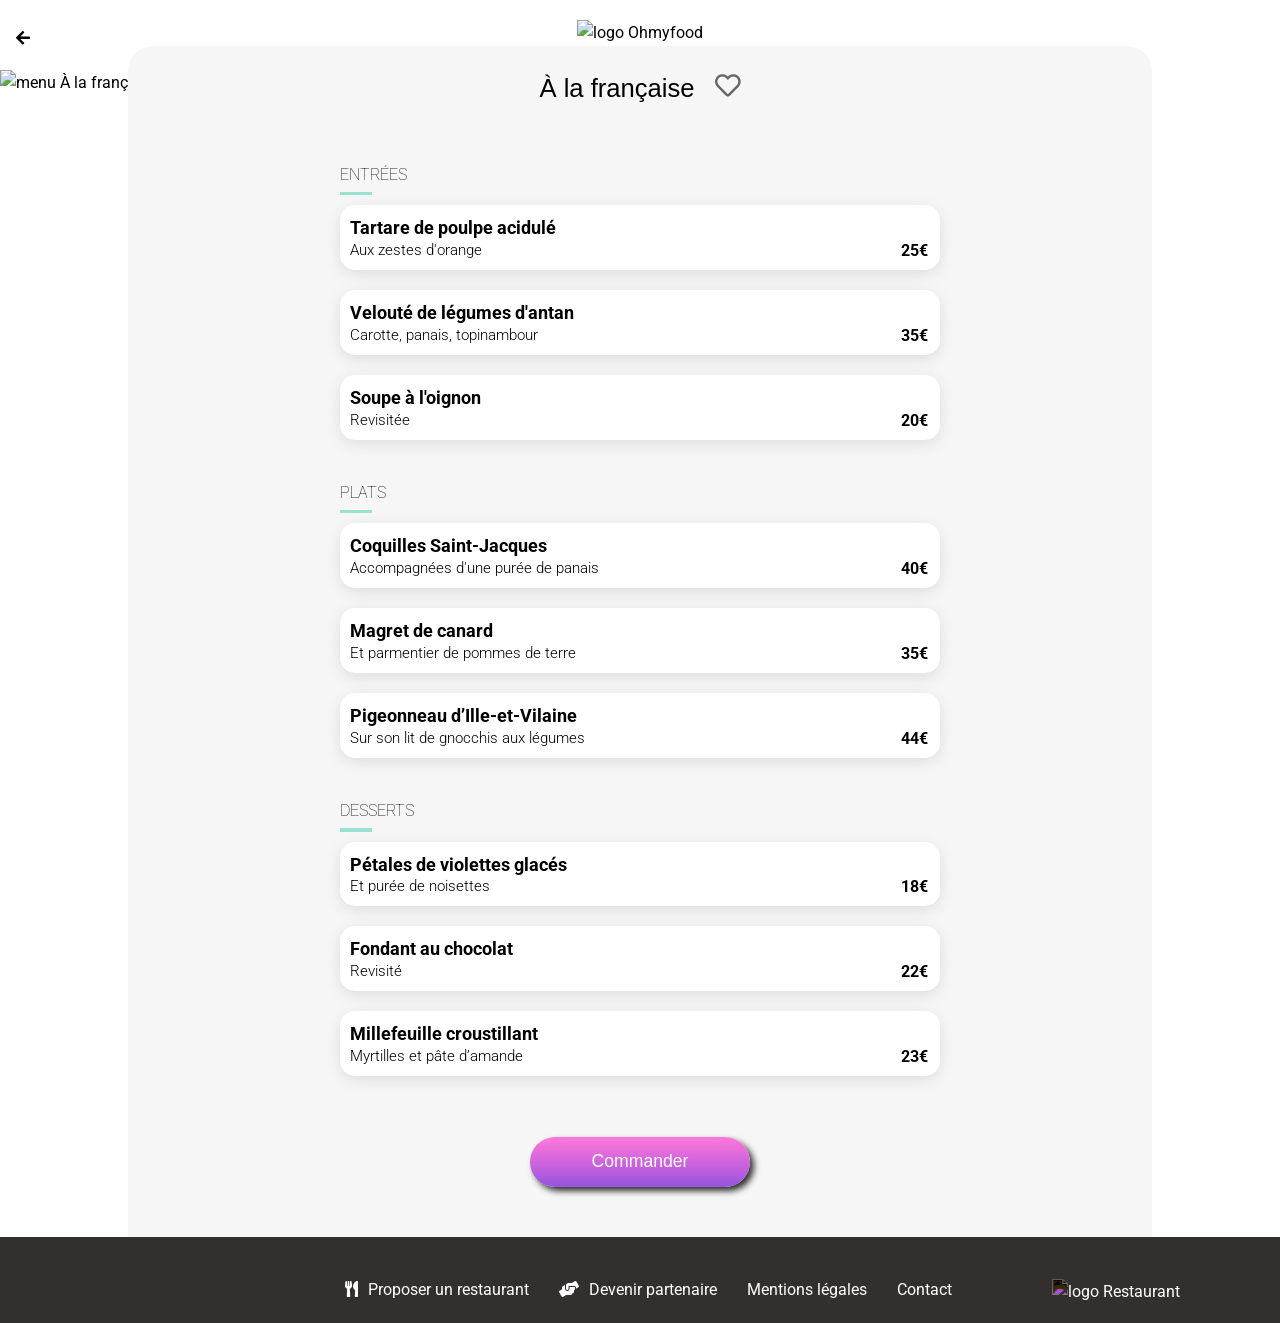
==== commit 43449168: "Test final" ====
--- a/menu/menu_a_la_francaise.html
+++ b/menu/menu_a_la_francaise.html
@@ -34,14 +34,14 @@
       </a>
       <img
         class="logo"
-        src="/assets/images/logo/ohmyfood.png"
+        src="./assets/images/logo/ohmyfood.png"
         alt="logo Ohmyfood"
       />
     </header>
     <!---Image Header-->
     <div class="header__img">
       <img
-        src="/assets/images/restaurants/toa-heftiba-DQKerTsQwi0-unsplash.jpg"
+        src="./assets/images/restaurants/toa-heftiba-DQKerTsQwi0-unsplash.jpg"
         alt="menu À la française"
         title="ohmyfood menu À la française"
       />
@@ -175,7 +175,7 @@
     <footer>
       <img
         class="logo"
-        src="/assets/images/logo/ohmyfood.png"
+        src="./assets/images/logo/ohmyfood.png"
         alt="logo Restaurant"
       />
       <ul>
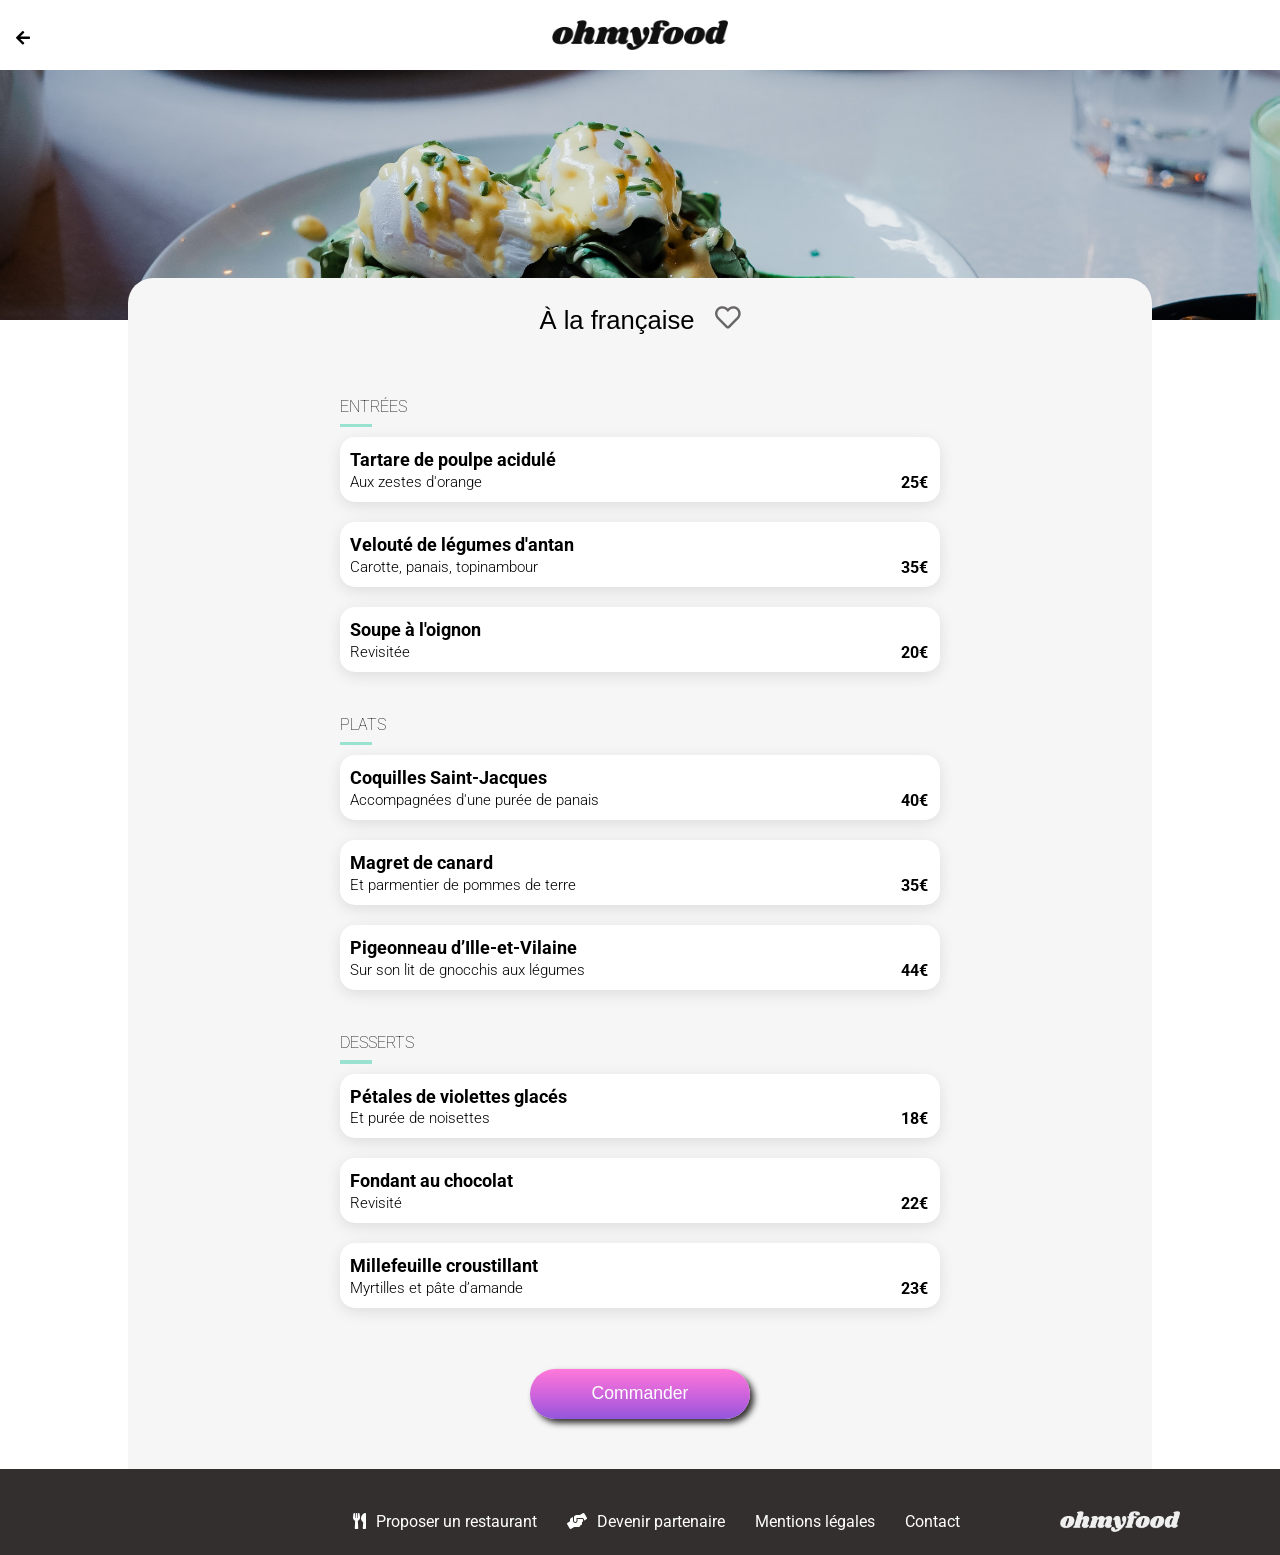
==== commit 4974f71a: "Test finale v2" ====
--- a/menu/menu_a_la_francaise.html
+++ b/menu/menu_a_la_francaise.html
@@ -34,14 +34,14 @@
       </a>
       <img
         class="logo"
-        src="./assets/images/logo/ohmyfood.png"
+        src="../assets/images/logo/ohmyfood.png"
         alt="logo Ohmyfood"
       />
     </header>
     <!---Image Header-->
     <div class="header__img">
       <img
-        src="./assets/images/restaurants/toa-heftiba-DQKerTsQwi0-unsplash.jpg"
+        src="../assets/images/restaurants/toa-heftiba-DQKerTsQwi0-unsplash.jpg"
         alt="menu À la française"
         title="ohmyfood menu À la française"
       />
@@ -175,7 +175,7 @@
     <footer>
       <img
         class="logo"
-        src="./assets/images/logo/ohmyfood.png"
+        src="../assets/images/logo/ohmyfood.png"
         alt="logo Restaurant"
       />
       <ul>
